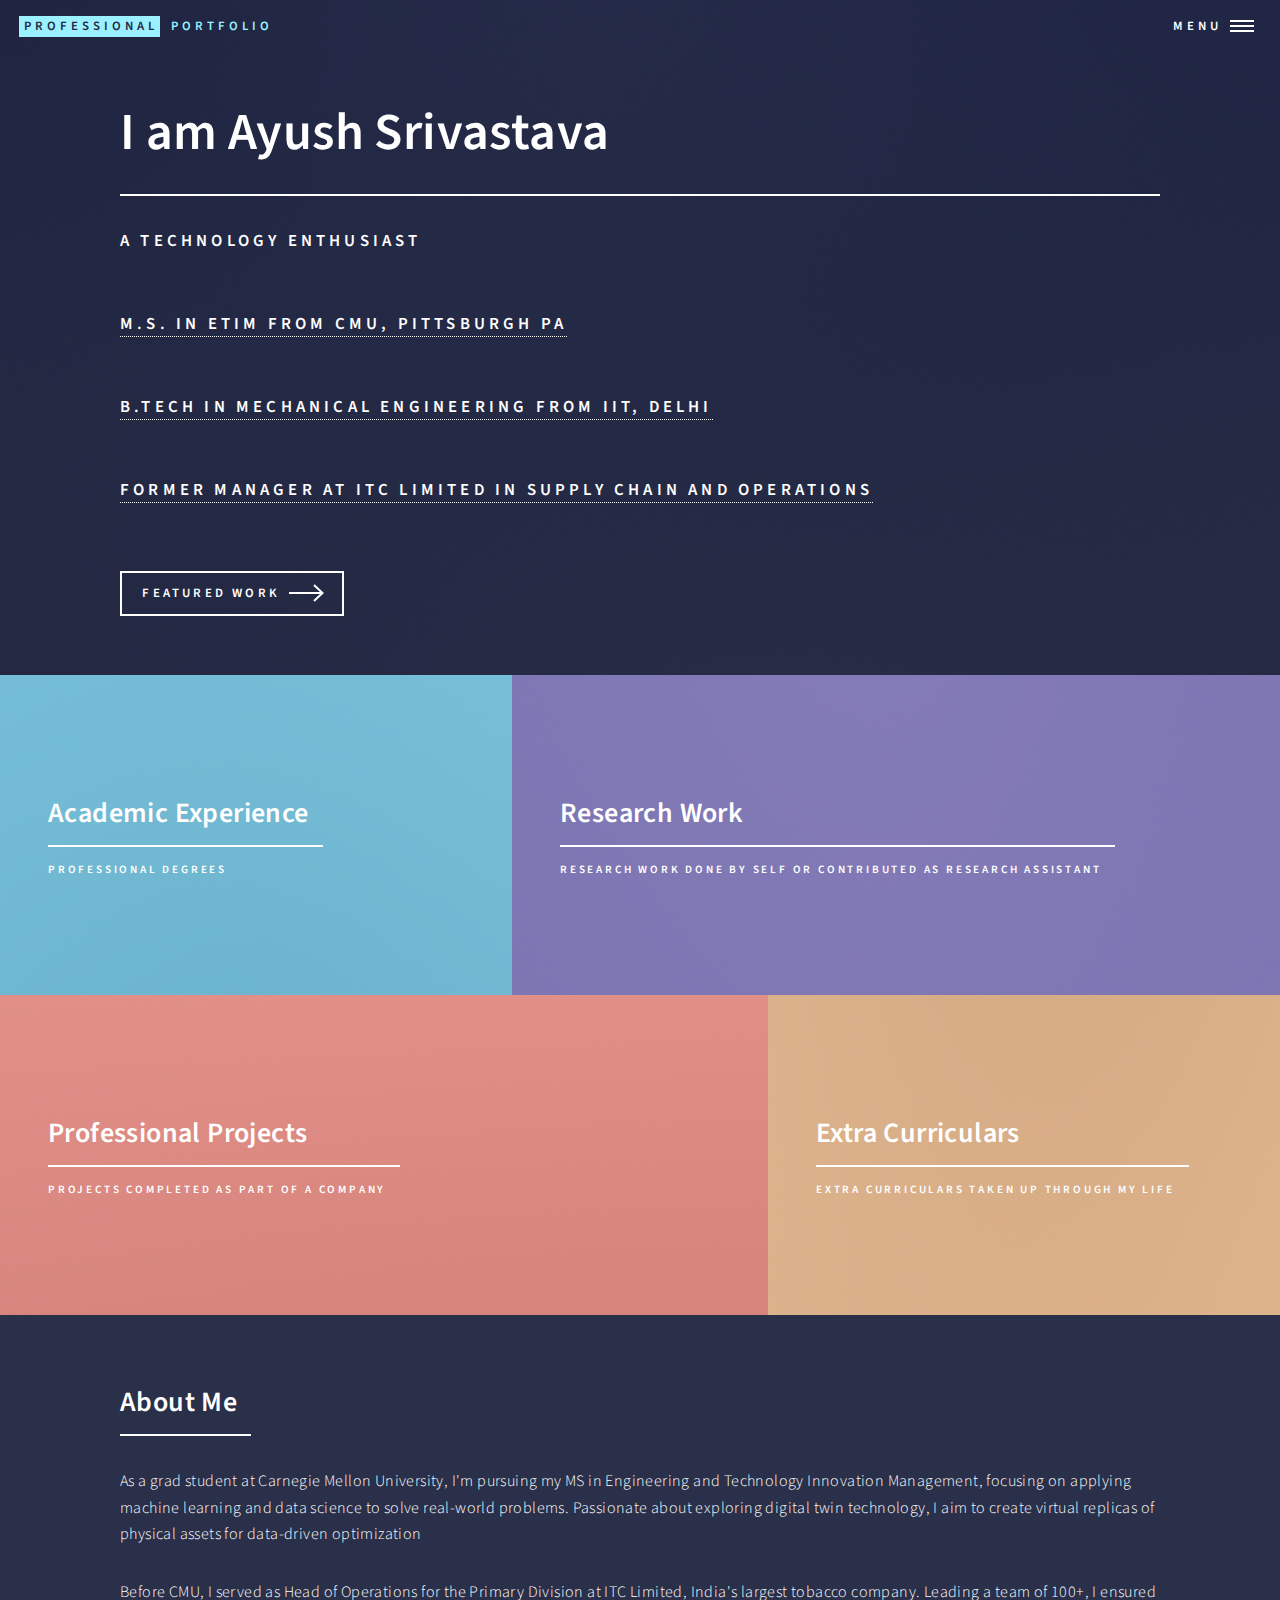
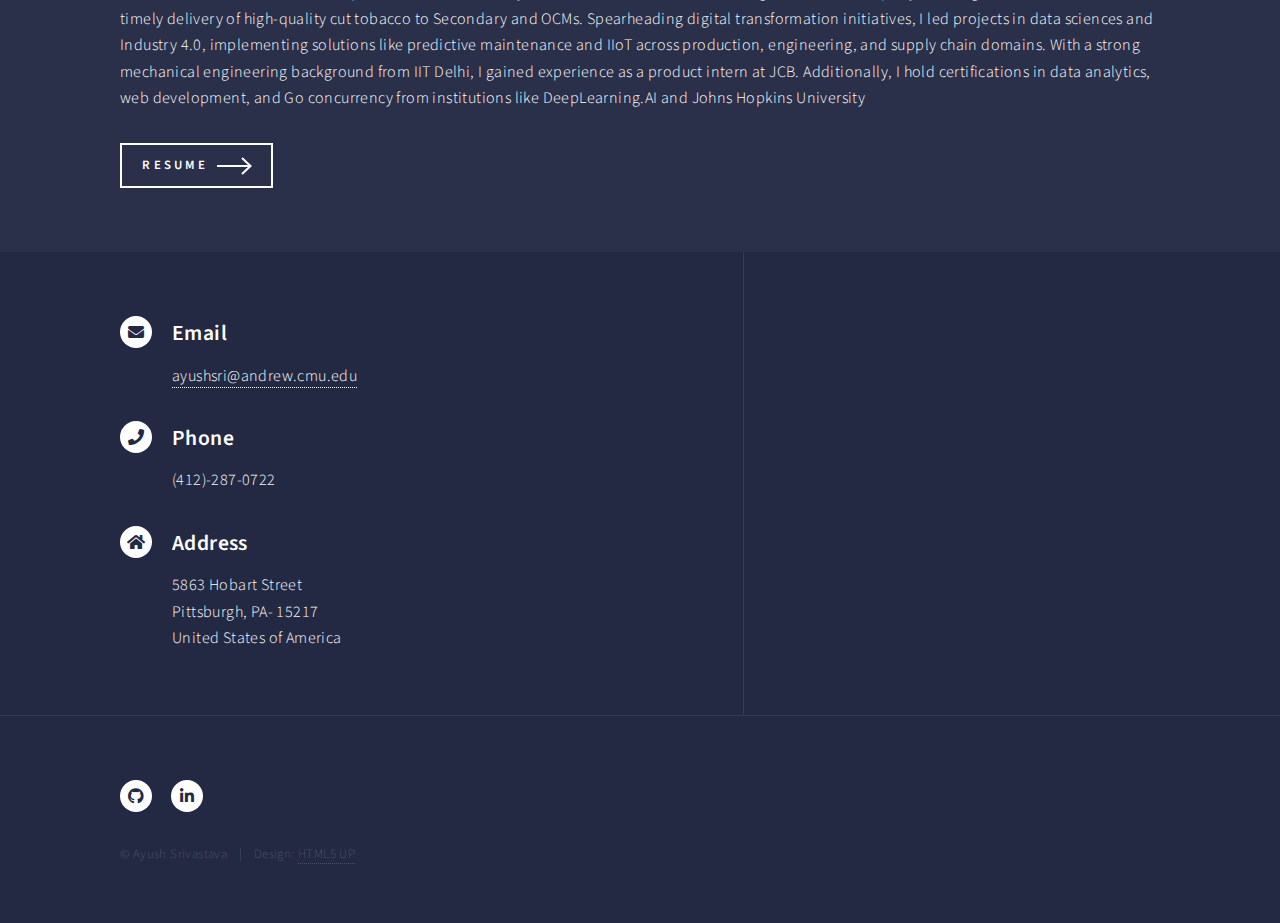
==== index.html @ 1a2c106d "Added index" ====
<!DOCTYPE HTML>
<!--
	Forty by HTML5 UP
	html5up.net | @ajlkn
	Free for personal and commercial use under the CCA 3.0 license (html5up.net/license)
-->
<html>
	<head>
		<title>Ayush Portfolio</title>
		<meta charset="utf-8" />
		<meta name="viewport" content="width=device-width, initial-scale=1, user-scalable=no" />
		<link rel="stylesheet" href="assets/css/main.css" />
		<noscript><link rel="stylesheet" href="assets/css/noscript.css" /></noscript>
	</head>
	<body class="is-preload">

		<!-- Wrapper -->
			<div id="wrapper">

				<!-- Header -->
					<header id="header" class="alt">
						<a href="index.html" class="logo"><strong>Professional</strong> <span>Portfolio</span></a>
						<nav>
							<a href="#menu">Menu</a>
						</nav>
					</header>

				<!-- Menu -->
					<nav id="menu">
						<ul class="links">
							<li><a href="index.html">Home</a></li>
							<li><a href="professional.html">Professional Projects</a></li>
							<li><a href="research.html">Research Work</a></li>
							<li><a href="academic.html">Academic Projects</a></li>
							<li><a href="eca.html">Extra Curricular Interests</a></li>
						</ul>
						<!--
						<ul class="actions stacked">
							<li><a href="#" class="button primary fit">Get Started</a></li>
							<li><a href="#" class="button fit">Log In</a></li>
						</ul>
						-->
					</nav>

				<!-- Banner -->
					<section id="banner" class="major">
						<div class="inner">
							<header class="major">
								<h1>I am Ayush Srivastava</h1>
							</header>
							<div class="content">
								<font size = "+2">
									<p>A Technology Enthusiast<br />
									<br><br />
									<a href="https://engineering-innovation-management.cmu.edu" target="_blank"> M.S. in ETIM from CMU, Pittsburgh PA</a> <br />
									<br><br />
									<a href="https://mech.iitd.ac.in" target="_blank">B.Tech in Mechanical Engineering from IIT, Delhi</a> <br />
									<br><br />
									<a href="https://www.itcportal.com" target="_blank">Former Manager at ITC Limited in Supply Chain and Operations</a></p>
								</font>
							
							</div>
							<ul class="actions">
								<li><a href="#one" class="button next scrolly">Featured Work</a></li>
							</ul>
						</div>
					</section>

				<!-- Main -->
					<div id="main">

						<!-- One -->
							<section id="one" class="tiles">
								<article>
									<span class="image">
										<img src="images/pic01.jpg" alt="" />
									</span>
									<header class="major">
										<h3><a href="academic.html" class="link">Academic Experience</a></h3>
										<p>Professional Degrees </p>
									</header>
								</article>
								<article>
									<span class="image">
										<img src="images/pic02.jpg" alt="" />
									</span>
									<header class="major">
										<h3><a href="research.html" class="link">Research Work</a></h3>
										<p>Research Work done by Self or contributed as Research Assistant</p>
									</header>
								</article>
								<article>
									<span class="image">
										<img src="images/pic03.jpg" alt="" />
									</span>
									<header class="major">
										<h3><a href="professional.html" class="link">Professional Projects</a></h3>
										<p>Projects completed as part of a company</p>
									</header>
								</article>
								<article>
									<span class="image">
										<img src="images/pic04.jpg" alt="" />
									</span>
									<header class="major">
										<h3><a href="eca.html" class="link">Extra Curriculars</a></h3>
										<p>Extra Curriculars taken up through my life</p>
									</header>
								</article>
								<!--<article>
									<span class="image">
										<img src="images/pic05.jpg" alt="" />
									</span>
									<header class="major">
										<h3><a href="landing.html" class="link">Consequat</a></h3>
										<p>Ipsum dolor sit amet</p>
									</header>
								</article>
								
								<article>
									<span class="image">
										<img src="images/pic06.jpg" alt="" />
									</span>
									<header class="major">
										<h3><a href="landing.html" class="link">Resume</a></h3>
										<p>View my One Page Resume</p>
									</header>
								</article>
							-->
							
							</section>

						<!-- Two -->
							<section id="two">
								<div class="inner">
									<header class="major">
										<h2>About Me</h2>
									</header>
									<p>As a grad student at Carnegie Mellon University, I'm pursuing my MS in Engineering and Technology Innovation Management, focusing on applying machine learning and data science to solve real-world problems. Passionate about exploring digital twin technology, I aim to create virtual replicas of physical assets for data-driven optimization</p>
									<p>Before CMU, I served as Head of Operations for the Primary Division at ITC Limited, India's largest tobacco company. Leading a team of 100+, I ensured timely delivery of high-quality cut tobacco to Secondary and OCMs. Spearheading digital transformation initiatives, I led projects in data sciences and Industry 4.0, implementing solutions like predictive maintenance and IIoT across production, engineering, and supply chain domains. With a strong mechanical engineering background from IIT Delhi, I gained experience as a product intern at JCB. Additionally, I hold certifications in data analytics, web development, and Go concurrency from institutions like DeepLearning.AI and Johns Hopkins University</p>
									<ul class="actions">
										<li><a href="landing.html" class="button next">Resume</a></li>
									</ul>
								</div>
							</section>

					</div>

				<!-- Contact -->
					<section id="contact">
						<div class="inner">
							<!--<section>
								<form method="post" action="#">
									<div class="fields">
										<div class="field half">
											<label for="name">Name</label>
											<input type="text" name="name" id="name" />
										</div>
										<div class="field half">
											<label for="email">Email</label>
											<input type="text" name="email" id="email" />
										</div>
										<div class="field">
											<label for="message">Message</label>
											<textarea name="message" id="message" rows="6"></textarea>
										</div>
									</div>
									<ul class="actions">
										<li><input type="submit" value="Send Message" class="primary" /></li>
										<li><input type="reset" value="Clear" /></li>
									</ul>
								</form>
							</section>
						-->
							<section class>
								<section>
									<div class="contact-method">
										<span class="icon solid alt fa-envelope"></span>
										<h3>Email</h3>
										<a href="#">ayushsri@andrew.cmu.edu</a>
									</div>
								</section>
								<section>
									<div class="contact-method">
										<span class="icon solid alt fa-phone"></span>
										<h3>Phone</h3>
										<span>(412)-287-0722</span>
									</div>
								</section>
								<section>
									<div class="contact-method">
										<span class="icon solid alt fa-home"></span>
										<h3>Address</h3>
										<span>5863 Hobart Street<br />
										Pittsburgh, PA- 15217<br />
										United States of America</span>
									</div>
								</section>
							</section>
						</div>
					</section>

				<!-- Footer -->
					<footer id="footer">
						<div class="inner">
							<ul class="icons">
								<li><a href="https://github.com/Ayush-Srillex" class="icon brands alt fa-github"><span class="label">GitHub</span></a></li>
								<li><a href="https://www.linkedin.com/in/ayushsri0610/" class="icon brands alt fa-linkedin-in"><span class="label">LinkedIn</span></a></li>
							</ul>
							<ul class="copyright">
								<li>&copy; Ayush Srivastava</li><li>Design: <a href="https://html5up.net">HTML5 UP</a></li>
							</ul>
						</div>
					</footer>

			</div>

		<!-- Scripts -->
			<script src="assets/js/jquery.min.js"></script>
			<script src="assets/js/jquery.scrolly.min.js"></script>
			<script src="assets/js/jquery.scrollex.min.js"></script>
			<script src="assets/js/browser.min.js"></script>
			<script src="assets/js/breakpoints.min.js"></script>
			<script src="assets/js/util.js"></script>
			<script src="assets/js/main.js"></script>

	</body>
</html>
---- assets/css/main.css ----
@import url(fontawesome-all.min.css);
@import url("https://fonts.googleapis.com/css?family=Source+Sans+Pro:300,300italic,600,600italic");

/*
	Forty by HTML5 UP
	html5up.net | @ajlkn
	Free for personal and commercial use under the CCA 3.0 license (html5up.net/license)
*/

html, body, div, span, applet, object,
iframe, h1, h2, h3, h4, h5, h6, p, blockquote,
pre, a, abbr, acronym, address, big, cite,
code, del, dfn, em, img, ins, kbd, q, s, samp,
small, strike, strong, sub, sup, tt, var, b,
u, i, center, dl, dt, dd, ol, ul, li, fieldset,
form, label, legend, table, caption, tbody,
tfoot, thead, tr, th, td, article, aside,
canvas, details, embed, figure, figcaption,
footer, header, hgroup, menu, nav, output, ruby,
section, summary, time, mark, audio, video {
	margin: 0;
	padding: 0;
	border: 0;
	font-size: 100%;
	font: inherit;
	vertical-align: baseline;}

article, aside, details, figcaption, figure,
footer, header, hgroup, menu, nav, section {
	display: block;}

body {
	line-height: 1;
}

ol, ul {
	list-style: none;
}

blockquote, q {
	quotes: none;
}

	blockquote:before, blockquote:after, q:before, q:after {
		content: '';
		content: none;
	}

table {
	border-collapse: collapse;
	border-spacing: 0;
}

body {
	-webkit-text-size-adjust: none;
}

mark {
	background-color: transparent;
	color: inherit;
}

input::-moz-focus-inner {
	border: 0;
	padding: 0;
}

input, select, textarea {
	-moz-appearance: none;
	-webkit-appearance: none;
	-ms-appearance: none;
	appearance: none;
}

/* Basic */

	@-ms-viewport {
		width: device-width;
	}

	body {
		-ms-overflow-style: scrollbar;
	}

	@media screen and (max-width: 480px) {

		html, body {
			min-width: 320px;
		}

	}

	html {
		box-sizing: border-box;
	}

	*, *:before, *:after {
		box-sizing: inherit;
	}

	body {
		background: #242943;
	}

		body.is-preload *, body.is-preload *:before, body.is-preload *:after {
			-moz-animation: none !important;
			-webkit-animation: none !important;
			-ms-animation: none !important;
			animation: none !important;
			-moz-transition: none !important;
			-webkit-transition: none !important;
			-ms-transition: none !important;
			transition: none !important;
		}

/* Type */

	body, input, select, textarea {
		color: #ffffff;
		font-family: "Source Sans Pro", Helvetica, sans-serif;
		font-size: 17pt;
		font-weight: 300;
		letter-spacing: 0.025em;
		line-height: 1.65;
	}

		@media screen and (max-width: 1680px) {

			body, input, select, textarea {
				font-size: 14pt;
			}

		}

		@media screen and (max-width: 1280px) {

			body, input, select, textarea {
				font-size: 12pt;
			}

		}

		@media screen and (max-width: 360px) {

			body, input, select, textarea {
				font-size: 11pt;
			}

		}

	a {
		-moz-transition: color 0.2s ease-in-out, border-bottom-color 0.2s ease-in-out;
		-webkit-transition: color 0.2s ease-in-out, border-bottom-color 0.2s ease-in-out;
		-ms-transition: color 0.2s ease-in-out, border-bottom-color 0.2s ease-in-out;
		transition: color 0.2s ease-in-out, border-bottom-color 0.2s ease-in-out;
		border-bottom: dotted 1px;
		color: inherit;
		text-decoration: none;
	}

		a:hover {
			border-bottom-color: transparent;
			color: #9bf1ff !important;
		}

		a:active {
			color: #53e3fb !important;
		}

	strong, b {
		color: #ffffff;
		font-weight: 600;
	}

	em, i {
		font-style: italic;
	}

	p {
		margin: 0 0 2em 0;
	}

	h1, h2, h3, h4, h5, h6 {
		color: #ffffff;
		font-weight: 600;
		line-height: 1.65;
		margin: 0 0 1em 0;
	}

		h1 a, h2 a, h3 a, h4 a, h5 a, h6 a {
			color: inherit;
			border-bottom: 0;
		}

	h1 {
		font-size: 2.5em;
	}

	h2 {
		font-size: 1.75em;
	}

	h3 {
		font-size: 1.35em;
	}

	h4 {
		font-size: 1.1em;
	}

	h5 {
		font-size: 0.9em;
	}

	h6 {
		font-size: 0.7em;
	}

	@media screen and (max-width: 736px) {

		h1 {
			font-size: 2em;
		}

		h2 {
			font-size: 1.5em;
		}

		h3 {
			font-size: 1.25em;
		}

	}

	sub {
		font-size: 0.8em;
		position: relative;
		top: 0.5em;
	}

	sup {
		font-size: 0.8em;
		position: relative;
		top: -0.5em;
	}

	blockquote {
		border-left: solid 4px rgba(212, 212, 255, 0.1);
		font-style: italic;
		margin: 0 0 2em 0;
		padding: 0.5em 0 0.5em 2em;
	}

	code {
		background: rgba(212, 212, 255, 0.035);
		font-family: "Courier New", monospace;
		font-size: 0.9em;
		margin: 0 0.25em;
		padding: 0.25em 0.65em;
	}

	pre {
		-webkit-overflow-scrolling: touch;
		font-family: "Courier New", monospace;
		font-size: 0.9em;
		margin: 0 0 2em 0;
	}

		pre code {
			display: block;
			line-height: 1.75;
			padding: 1em 1.5em;
			overflow-x: auto;
		}

	hr {
		border: 0;
		border-bottom: solid 1px rgba(212, 212, 255, 0.1);
		margin: 2em 0;
	}

		hr.major {
			margin: 3em 0;
		}

	.align-left {
		text-align: left;
	}

	.align-center {
		text-align: center;
	}

	.align-right {
		text-align: right;
	}

/* Row */

	.row {
		display: flex;
		flex-wrap: wrap;
		box-sizing: border-box;
		align-items: stretch;
	}

		.row > * {
			box-sizing: border-box;
		}

		.row.gtr-uniform > * > :last-child {
			margin-bottom: 0;
		}

		.row.aln-left {
			justify-content: flex-start;
		}

		.row.aln-center {
			justify-content: center;
		}

		.row.aln-right {
			justify-content: flex-end;
		}

		.row.aln-top {
			align-items: flex-start;
		}

		.row.aln-middle {
			align-items: center;
		}

		.row.aln-bottom {
			align-items: flex-end;
		}

		.row > .imp {
			order: -1;
		}

		.row > .col-1 {
			width: 8.33333%;
		}

		.row > .off-1 {
			margin-left: 8.33333%;
		}

		.row > .col-2 {
			width: 16.66667%;
		}

		.row > .off-2 {
			margin-left: 16.66667%;
		}

		.row > .col-3 {
			width: 25%;
		}

		.row > .off-3 {
			margin-left: 25%;
		}

		.row > .col-4 {
			width: 33.33333%;
		}

		.row > .off-4 {
			margin-left: 33.33333%;
		}

		.row > .col-5 {
			width: 41.66667%;
		}

		.row > .off-5 {
			margin-left: 41.66667%;
		}

		.row > .col-6 {
			width: 50%;
		}

		.row > .off-6 {
			margin-left: 50%;
		}

		.row > .col-7 {
			width: 58.33333%;
		}

		.row > .off-7 {
			margin-left: 58.33333%;
		}

		.row > .col-8 {
			width: 66.66667%;
		}

		.row > .off-8 {
			margin-left: 66.66667%;
		}

		.row > .col-9 {
			width: 75%;
		}

		.row > .off-9 {
			margin-left: 75%;
		}

		.row > .col-10 {
			width: 83.33333%;
		}

		.row > .off-10 {
			margin-left: 83.33333%;
		}

		.row > .col-11 {
			width: 91.66667%;
		}

		.row > .off-11 {
			margin-left: 91.66667%;
		}

		.row > .col-12 {
			width: 100%;
		}

		.row > .off-12 {
			margin-left: 100%;
		}

		.row.gtr-0 {
			margin-top: 0;
			margin-left: 0em;
		}

			.row.gtr-0 > * {
				padding: 0 0 0 0em;
			}

			.row.gtr-0.gtr-uniform {
				margin-top: 0em;
			}

				.row.gtr-0.gtr-uniform > * {
					padding-top: 0em;
				}

		.row.gtr-25 {
			margin-top: 0;
			margin-left: -0.5em;
		}

			.row.gtr-25 > * {
				padding: 0 0 0 0.5em;
			}

			.row.gtr-25.gtr-uniform {
				margin-top: -0.5em;
			}

				.row.gtr-25.gtr-uniform > * {
					padding-top: 0.5em;
				}

		.row.gtr-50 {
			margin-top: 0;
			margin-left: -1em;
		}

			.row.gtr-50 > * {
				padding: 0 0 0 1em;
			}

			.row.gtr-50.gtr-uniform {
				margin-top: -1em;
			}

				.row.gtr-50.gtr-uniform > * {
					padding-top: 1em;
				}

		.row {
			margin-top: 0;
			margin-left: -2em;
		}

			.row > * {
				padding: 0 0 0 2em;
			}

			.row.gtr-uniform {
				margin-top: -2em;
			}

				.row.gtr-uniform > * {
					padding-top: 2em;
				}

		.row.gtr-150 {
			margin-top: 0;
			margin-left: -3em;
		}

			.row.gtr-150 > * {
				padding: 0 0 0 3em;
			}

			.row.gtr-150.gtr-uniform {
				margin-top: -3em;
			}

				.row.gtr-150.gtr-uniform > * {
					padding-top: 3em;
				}

		.row.gtr-200 {
			margin-top: 0;
			margin-left: -4em;
		}

			.row.gtr-200 > * {
				padding: 0 0 0 4em;
			}

			.row.gtr-200.gtr-uniform {
				margin-top: -4em;
			}

				.row.gtr-200.gtr-uniform > * {
					padding-top: 4em;
				}

		@media screen and (max-width: 1680px) {

			.row {
				display: flex;
				flex-wrap: wrap;
				box-sizing: border-box;
				align-items: stretch;
			}

				.row > * {
					box-sizing: border-box;
				}

				.row.gtr-uniform > * > :last-child {
					margin-bottom: 0;
				}

				.row.aln-left {
					justify-content: flex-start;
				}

				.row.aln-center {
					justify-content: center;
				}

				.row.aln-right {
					justify-content: flex-end;
				}

				.row.aln-top {
					align-items: flex-start;
				}

				.row.aln-middle {
					align-items: center;
				}

				.row.aln-bottom {
					align-items: flex-end;
				}

				.row > .imp-xlarge {
					order: -1;
				}

				.row > .col-1-xlarge {
					width: 8.33333%;
				}

				.row > .off-1-xlarge {
					margin-left: 8.33333%;
				}

				.row > .col-2-xlarge {
					width: 16.66667%;
				}

				.row > .off-2-xlarge {
					margin-left: 16.66667%;
				}

				.row > .col-3-xlarge {
					width: 25%;
				}

				.row > .off-3-xlarge {
					margin-left: 25%;
				}

				.row > .col-4-xlarge {
					width: 33.33333%;
				}

				.row > .off-4-xlarge {
					margin-left: 33.33333%;
				}

				.row > .col-5-xlarge {
					width: 41.66667%;
				}

				.row > .off-5-xlarge {
					margin-left: 41.66667%;
				}

				.row > .col-6-xlarge {
					width: 50%;
				}

				.row > .off-6-xlarge {
					margin-left: 50%;
				}

				.row > .col-7-xlarge {
					width: 58.33333%;
				}

				.row > .off-7-xlarge {
					margin-left: 58.33333%;
				}

				.row > .col-8-xlarge {
					width: 66.66667%;
				}

				.row > .off-8-xlarge {
					margin-left: 66.66667%;
				}

				.row > .col-9-xlarge {
					width: 75%;
				}

				.row > .off-9-xlarge {
					margin-left: 75%;
				}

				.row > .col-10-xlarge {
					width: 83.33333%;
				}

				.row > .off-10-xlarge {
					margin-left: 83.33333%;
				}

				.row > .col-11-xlarge {
					width: 91.66667%;
				}

				.row > .off-11-xlarge {
					margin-left: 91.66667%;
				}

				.row > .col-12-xlarge {
					width: 100%;
				}

				.row > .off-12-xlarge {
					margin-left: 100%;
				}

				.row.gtr-0 {
					margin-top: 0;
					margin-left: 0em;
				}

					.row.gtr-0 > * {
						padding: 0 0 0 0em;
					}

					.row.gtr-0.gtr-uniform {
						margin-top: 0em;
					}

						.row.gtr-0.gtr-uniform > * {
							padding-top: 0em;
						}

				.row.gtr-25 {
					margin-top: 0;
					margin-left: -0.5em;
				}

					.row.gtr-25 > * {
						padding: 0 0 0 0.5em;
					}

					.row.gtr-25.gtr-uniform {
						margin-top: -0.5em;
					}

						.row.gtr-25.gtr-uniform > * {
							padding-top: 0.5em;
						}

				.row.gtr-50 {
					margin-top: 0;
					margin-left: -1em;
				}

					.row.gtr-50 > * {
						padding: 0 0 0 1em;
					}

					.row.gtr-50.gtr-uniform {
						margin-top: -1em;
					}

						.row.gtr-50.gtr-uniform > * {
							padding-top: 1em;
						}

				.row {
					margin-top: 0;
					margin-left: -2em;
				}

					.row > * {
						padding: 0 0 0 2em;
					}

					.row.gtr-uniform {
						margin-top: -2em;
					}

						.row.gtr-uniform > * {
							padding-top: 2em;
						}

				.row.gtr-150 {
					margin-top: 0;
					margin-left: -3em;
				}

					.row.gtr-150 > * {
						padding: 0 0 0 3em;
					}

					.row.gtr-150.gtr-uniform {
						margin-top: -3em;
					}

						.row.gtr-150.gtr-uniform > * {
							padding-top: 3em;
						}

				.row.gtr-200 {
					margin-top: 0;
					margin-left: -4em;
				}

					.row.gtr-200 > * {
						padding: 0 0 0 4em;
					}

					.row.gtr-200.gtr-uniform {
						margin-top: -4em;
					}

						.row.gtr-200.gtr-uniform > * {
							padding-top: 4em;
						}

		}

		@media screen and (max-width: 1280px) {

			.row {
				display: flex;
				flex-wrap: wrap;
				box-sizing: border-box;
				align-items: stretch;
			}

				.row > * {
					box-sizing: border-box;
				}

				.row.gtr-uniform > * > :last-child {
					margin-bottom: 0;
				}

				.row.aln-left {
					justify-content: flex-start;
				}

				.row.aln-center {
					justify-content: center;
				}

				.row.aln-right {
					justify-content: flex-end;
				}

				.row.aln-top {
					align-items: flex-start;
				}

				.row.aln-middle {
					align-items: center;
				}

				.row.aln-bottom {
					align-items: flex-end;
				}

				.row > .imp-large {
					order: -1;
				}

				.row > .col-1-large {
					width: 8.33333%;
				}

				.row > .off-1-large {
					margin-left: 8.33333%;
				}

				.row > .col-2-large {
					width: 16.66667%;
				}

				.row > .off-2-large {
					margin-left: 16.66667%;
				}

				.row > .col-3-large {
					width: 25%;
				}

				.row > .off-3-large {
					margin-left: 25%;
				}

				.row > .col-4-large {
					width: 33.33333%;
				}

				.row > .off-4-large {
					margin-left: 33.33333%;
				}

				.row > .col-5-large {
					width: 41.66667%;
				}

				.row > .off-5-large {
					margin-left: 41.66667%;
				}

				.row > .col-6-large {
					width: 50%;
				}

				.row > .off-6-large {
					margin-left: 50%;
				}

				.row > .col-7-large {
					width: 58.33333%;
				}

				.row > .off-7-large {
					margin-left: 58.33333%;
				}

				.row > .col-8-large {
					width: 66.66667%;
				}

				.row > .off-8-large {
					margin-left: 66.66667%;
				}

				.row > .col-9-large {
					width: 75%;
				}

				.row > .off-9-large {
					margin-left: 75%;
				}

				.row > .col-10-large {
					width: 83.33333%;
				}

				.row > .off-10-large {
					margin-left: 83.33333%;
				}

				.row > .col-11-large {
					width: 91.66667%;
				}

				.row > .off-11-large {
					margin-left: 91.66667%;
				}

				.row > .col-12-large {
					width: 100%;
				}

				.row > .off-12-large {
					margin-left: 100%;
				}

				.row.gtr-0 {
					margin-top: 0;
					margin-left: 0em;
				}

					.row.gtr-0 > * {
						padding: 0 0 0 0em;
					}

					.row.gtr-0.gtr-uniform {
						margin-top: 0em;
					}

						.row.gtr-0.gtr-uniform > * {
							padding-top: 0em;
						}

				.row.gtr-25 {
					margin-top: 0;
					margin-left: -0.375em;
				}

					.row.gtr-25 > * {
						padding: 0 0 0 0.375em;
					}

					.row.gtr-25.gtr-uniform {
						margin-top: -0.375em;
					}

						.row.gtr-25.gtr-uniform > * {
							padding-top: 0.375em;
						}

				.row.gtr-50 {
					margin-top: 0;
					margin-left: -0.75em;
				}

					.row.gtr-50 > * {
						padding: 0 0 0 0.75em;
					}

					.row.gtr-50.gtr-uniform {
						margin-top: -0.75em;
					}

						.row.gtr-50.gtr-uniform > * {
							padding-top: 0.75em;
						}

				.row {
					margin-top: 0;
					margin-left: -1.5em;
				}

					.row > * {
						padding: 0 0 0 1.5em;
					}

					.row.gtr-uniform {
						margin-top: -1.5em;
					}

						.row.gtr-uniform > * {
							padding-top: 1.5em;
						}

				.row.gtr-150 {
					margin-top: 0;
					margin-left: -2.25em;
				}

					.row.gtr-150 > * {
						padding: 0 0 0 2.25em;
					}

					.row.gtr-150.gtr-uniform {
						margin-top: -2.25em;
					}

						.row.gtr-150.gtr-uniform > * {
							padding-top: 2.25em;
						}

				.row.gtr-200 {
					margin-top: 0;
					margin-left: -3em;
				}

					.row.gtr-200 > * {
						padding: 0 0 0 3em;
					}

					.row.gtr-200.gtr-uniform {
						margin-top: -3em;
					}

						.row.gtr-200.gtr-uniform > * {
							padding-top: 3em;
						}

		}

		@media screen and (max-width: 980px) {

			.row {
				display: flex;
				flex-wrap: wrap;
				box-sizing: border-box;
				align-items: stretch;
			}

				.row > * {
					box-sizing: border-box;
				}

				.row.gtr-uniform > * > :last-child {
					margin-bottom: 0;
				}

				.row.aln-left {
					justify-content: flex-start;
				}

				.row.aln-center {
					justify-content: center;
				}

				.row.aln-right {
					justify-content: flex-end;
				}

				.row.aln-top {
					align-items: flex-start;
				}

				.row.aln-middle {
					align-items: center;
				}

				.row.aln-bottom {
					align-items: flex-end;
				}

				.row > .imp-medium {
					order: -1;
				}

				.row > .col-1-medium {
					width: 8.33333%;
				}

				.row > .off-1-medium {
					margin-left: 8.33333%;
				}

				.row > .col-2-medium {
					width: 16.66667%;
				}

				.row > .off-2-medium {
					margin-left: 16.66667%;
				}

				.row > .col-3-medium {
					width: 25%;
				}

				.row > .off-3-medium {
					margin-left: 25%;
				}

				.row > .col-4-medium {
					width: 33.33333%;
				}

				.row > .off-4-medium {
					margin-left: 33.33333%;
				}

				.row > .col-5-medium {
					width: 41.66667%;
				}

				.row > .off-5-medium {
					margin-left: 41.66667%;
				}

				.row > .col-6-medium {
					width: 50%;
				}

				.row > .off-6-medium {
					margin-left: 50%;
				}

				.row > .col-7-medium {
					width: 58.33333%;
				}

				.row > .off-7-medium {
					margin-left: 58.33333%;
				}

				.row > .col-8-medium {
					width: 66.66667%;
				}

				.row > .off-8-medium {
					margin-left: 66.66667%;
				}

				.row > .col-9-medium {
					width: 75%;
				}

				.row > .off-9-medium {
					margin-left: 75%;
				}

				.row > .col-10-medium {
					width: 83.33333%;
				}

				.row > .off-10-medium {
					margin-left: 83.33333%;
				}

				.row > .col-11-medium {
					width: 91.66667%;
				}

				.row > .off-11-medium {
					margin-left: 91.66667%;
				}

				.row > .col-12-medium {
					width: 100%;
				}

				.row > .off-12-medium {
					margin-left: 100%;
				}

				.row.gtr-0 {
					margin-top: 0;
					margin-left: 0em;
				}

					.row.gtr-0 > * {
						padding: 0 0 0 0em;
					}

					.row.gtr-0.gtr-uniform {
						margin-top: 0em;
					}

						.row.gtr-0.gtr-uniform > * {
							padding-top: 0em;
						}

				.row.gtr-25 {
					margin-top: 0;
					margin-left: -0.375em;
				}

					.row.gtr-25 > * {
						padding: 0 0 0 0.375em;
					}

					.row.gtr-25.gtr-uniform {
						margin-top: -0.375em;
					}

						.row.gtr-25.gtr-uniform > * {
							padding-top: 0.375em;
						}

				.row.gtr-50 {
					margin-top: 0;
					margin-left: -0.75em;
				}

					.row.gtr-50 > * {
						padding: 0 0 0 0.75em;
					}

					.row.gtr-50.gtr-uniform {
						margin-top: -0.75em;
					}

						.row.gtr-50.gtr-uniform > * {
							padding-top: 0.75em;
						}

				.row {
					margin-top: 0;
					margin-left: -1.5em;
				}

					.row > * {
						padding: 0 0 0 1.5em;
					}

					.row.gtr-uniform {
						margin-top: -1.5em;
					}

						.row.gtr-uniform > * {
							padding-top: 1.5em;
						}

				.row.gtr-150 {
					margin-top: 0;
					margin-left: -2.25em;
				}

					.row.gtr-150 > * {
						padding: 0 0 0 2.25em;
					}

					.row.gtr-150.gtr-uniform {
						margin-top: -2.25em;
					}

						.row.gtr-150.gtr-uniform > * {
							padding-top: 2.25em;
						}

				.row.gtr-200 {
					margin-top: 0;
					margin-left: -3em;
				}

					.row.gtr-200 > * {
						padding: 0 0 0 3em;
					}

					.row.gtr-200.gtr-uniform {
						margin-top: -3em;
					}

						.row.gtr-200.gtr-uniform > * {
							padding-top: 3em;
						}

		}

		@media screen and (max-width: 736px) {

			.row {
				display: flex;
				flex-wrap: wrap;
				box-sizing: border-box;
				align-items: stretch;
			}

				.row > * {
					box-sizing: border-box;
				}

				.row.gtr-uniform > * > :last-child {
					margin-bottom: 0;
				}

				.row.aln-left {
					justify-content: flex-start;
				}

				.row.aln-center {
					justify-content: center;
				}

				.row.aln-right {
					justify-content: flex-end;
				}

				.row.aln-top {
					align-items: flex-start;
				}

				.row.aln-middle {
					align-items: center;
				}

				.row.aln-bottom {
					align-items: flex-end;
				}

				.row > .imp-small {
					order: -1;
				}

				.row > .col-1-small {
					width: 8.33333%;
				}

				.row > .off-1-small {
					margin-left: 8.33333%;
				}

				.row > .col-2-small {
					width: 16.66667%;
				}

				.row > .off-2-small {
					margin-left: 16.66667%;
				}

				.row > .col-3-small {
					width: 25%;
				}

				.row > .off-3-small {
					margin-left: 25%;
				}

				.row > .col-4-small {
					width: 33.33333%;
				}

				.row > .off-4-small {
					margin-left: 33.33333%;
				}

				.row > .col-5-small {
					width: 41.66667%;
				}

				.row > .off-5-small {
					margin-left: 41.66667%;
				}

				.row > .col-6-small {
					width: 50%;
				}

				.row > .off-6-small {
					margin-left: 50%;
				}

				.row > .col-7-small {
					width: 58.33333%;
				}

				.row > .off-7-small {
					margin-left: 58.33333%;
				}

				.row > .col-8-small {
					width: 66.66667%;
				}

				.row > .off-8-small {
					margin-left: 66.66667%;
				}

				.row > .col-9-small {
					width: 75%;
				}

				.row > .off-9-small {
					margin-left: 75%;
				}

				.row > .col-10-small {
					width: 83.33333%;
				}

				.row > .off-10-small {
					margin-left: 83.33333%;
				}

				.row > .col-11-small {
					width: 91.66667%;
				}

				.row > .off-11-small {
					margin-left: 91.66667%;
				}

				.row > .col-12-small {
					width: 100%;
				}

				.row > .off-12-small {
					margin-left: 100%;
				}

				.row.gtr-0 {
					margin-top: 0;
					margin-left: 0em;
				}

					.row.gtr-0 > * {
						padding: 0 0 0 0em;
					}

					.row.gtr-0.gtr-uniform {
						margin-top: 0em;
					}

						.row.gtr-0.gtr-uniform > * {
							padding-top: 0em;
						}

				.row.gtr-25 {
					margin-top: 0;
					margin-left: -0.3125em;
				}

					.row.gtr-25 > * {
						padding: 0 0 0 0.3125em;
					}

					.row.gtr-25.gtr-uniform {
						margin-top: -0.3125em;
					}

						.row.gtr-25.gtr-uniform > * {
							padding-top: 0.3125em;
						}

				.row.gtr-50 {
					margin-top: 0;
					margin-left: -0.625em;
				}

					.row.gtr-50 > * {
						padding: 0 0 0 0.625em;
					}

					.row.gtr-50.gtr-uniform {
						margin-top: -0.625em;
					}

						.row.gtr-50.gtr-uniform > * {
							padding-top: 0.625em;
						}

				.row {
					margin-top: 0;
					margin-left: -1.25em;
				}

					.row > * {
						padding: 0 0 0 1.25em;
					}

					.row.gtr-uniform {
						margin-top: -1.25em;
					}

						.row.gtr-uniform > * {
							padding-top: 1.25em;
						}

				.row.gtr-150 {
					margin-top: 0;
					margin-left: -1.875em;
				}

					.row.gtr-150 > * {
						padding: 0 0 0 1.875em;
					}

					.row.gtr-150.gtr-uniform {
						margin-top: -1.875em;
					}

						.row.gtr-150.gtr-uniform > * {
							padding-top: 1.875em;
						}

				.row.gtr-200 {
					margin-top: 0;
					margin-left: -2.5em;
				}

					.row.gtr-200 > * {
						padding: 0 0 0 2.5em;
					}

					.row.gtr-200.gtr-uniform {
						margin-top: -2.5em;
					}

						.row.gtr-200.gtr-uniform > * {
							padding-top: 2.5em;
						}

		}

		@media screen and (max-width: 480px) {

			.row {
				display: flex;
				flex-wrap: wrap;
				box-sizing: border-box;
				align-items: stretch;
			}

				.row > * {
					box-sizing: border-box;
				}

				.row.gtr-uniform > * > :last-child {
					margin-bottom: 0;
				}

				.row.aln-left {
					justify-content: flex-start;
				}

				.row.aln-center {
					justify-content: center;
				}

				.row.aln-right {
					justify-content: flex-end;
				}

				.row.aln-top {
					align-items: flex-start;
				}

				.row.aln-middle {
					align-items: center;
				}

				.row.aln-bottom {
					align-items: flex-end;
				}

				.row > .imp-xsmall {
					order: -1;
				}

				.row > .col-1-xsmall {
					width: 8.33333%;
				}

				.row > .off-1-xsmall {
					margin-left: 8.33333%;
				}

				.row > .col-2-xsmall {
					width: 16.66667%;
				}

				.row > .off-2-xsmall {
					margin-left: 16.66667%;
				}

				.row > .col-3-xsmall {
					width: 25%;
				}

				.row > .off-3-xsmall {
					margin-left: 25%;
				}

				.row > .col-4-xsmall {
					width: 33.33333%;
				}

				.row > .off-4-xsmall {
					margin-left: 33.33333%;
				}

				.row > .col-5-xsmall {
					width: 41.66667%;
				}

				.row > .off-5-xsmall {
					margin-left: 41.66667%;
				}

				.row > .col-6-xsmall {
					width: 50%;
				}

				.row > .off-6-xsmall {
					margin-left: 50%;
				}

				.row > .col-7-xsmall {
					width: 58.33333%;
				}

				.row > .off-7-xsmall {
					margin-left: 58.33333%;
				}

				.row > .col-8-xsmall {
					width: 66.66667%;
				}

				.row > .off-8-xsmall {
					margin-left: 66.66667%;
				}

				.row > .col-9-xsmall {
					width: 75%;
				}

				.row > .off-9-xsmall {
					margin-left: 75%;
				}

				.row > .col-10-xsmall {
					width: 83.33333%;
				}

				.row > .off-10-xsmall {
					margin-left: 83.33333%;
				}

				.row > .col-11-xsmall {
					width: 91.66667%;
				}

				.row > .off-11-xsmall {
					margin-left: 91.66667%;
				}

				.row > .col-12-xsmall {
					width: 100%;
				}

				.row > .off-12-xsmall {
					margin-left: 100%;
				}

				.row.gtr-0 {
					margin-top: 0;
					margin-left: 0em;
				}

					.row.gtr-0 > * {
						padding: 0 0 0 0em;
					}

					.row.gtr-0.gtr-uniform {
						margin-top: 0em;
					}

						.row.gtr-0.gtr-uniform > * {
							padding-top: 0em;
						}

				.row.gtr-25 {
					margin-top: 0;
					margin-left: -0.3125em;
				}

					.row.gtr-25 > * {
						padding: 0 0 0 0.3125em;
					}

					.row.gtr-25.gtr-uniform {
						margin-top: -0.3125em;
					}

						.row.gtr-25.gtr-uniform > * {
							padding-top: 0.3125em;
						}

				.row.gtr-50 {
					margin-top: 0;
					margin-left: -0.625em;
				}

					.row.gtr-50 > * {
						padding: 0 0 0 0.625em;
					}

					.row.gtr-50.gtr-uniform {
						margin-top: -0.625em;
					}

						.row.gtr-50.gtr-uniform > * {
							padding-top: 0.625em;
						}

				.row {
					margin-top: 0;
					margin-left: -1.25em;
				}

					.row > * {
						padding: 0 0 0 1.25em;
					}

					.row.gtr-uniform {
						margin-top: -1.25em;
					}

						.row.gtr-uniform > * {
							padding-top: 1.25em;
						}

				.row.gtr-150 {
					margin-top: 0;
					margin-left: -1.875em;
				}

					.row.gtr-150 > * {
						padding: 0 0 0 1.875em;
					}

					.row.gtr-150.gtr-uniform {
						margin-top: -1.875em;
					}

						.row.gtr-150.gtr-uniform > * {
							padding-top: 1.875em;
						}

				.row.gtr-200 {
					margin-top: 0;
					margin-left: -2.5em;
				}

					.row.gtr-200 > * {
						padding: 0 0 0 2.5em;
					}

					.row.gtr-200.gtr-uniform {
						margin-top: -2.5em;
					}

						.row.gtr-200.gtr-uniform > * {
							padding-top: 2.5em;
						}

		}

/* Section/Article */

	section.special, article.special {
		text-align: center;
	}

	header.major {
		width: -moz-max-content;
		width: -webkit-max-content;
		width: -ms-max-content;
		width: max-content;
		margin-bottom: 2em;
	}

		header.major > :first-child {
			margin-bottom: 0;
			width: calc(100% + 0.5em);
		}

			header.major > :first-child:after {
				content: '';
				background-color: #ffffff;
				display: block;
				height: 2px;
				margin: 0.325em 0 0.5em 0;
				width: 100%;
			}

		header.major > p {
			font-size: 0.7em;
			font-weight: 600;
			letter-spacing: 0.25em;
			margin-bottom: 0;
			text-transform: uppercase;
		}

		body.is-ie header.major > :first-child:after {
			max-width: 9em;
		}

		body.is-ie header.major > h1:after {
			max-width: 100% !important;
		}

	@media screen and (max-width: 736px) {

		header.major > p br {
			display: none;
		}

	}

/* Form */

	form {
		margin: 0 0 2em 0;
	}

		form > :last-child {
			margin-bottom: 0;
		}

		form > .fields {
			display: -moz-flex;
			display: -webkit-flex;
			display: -ms-flex;
			display: flex;
			-moz-flex-wrap: wrap;
			-webkit-flex-wrap: wrap;
			-ms-flex-wrap: wrap;
			flex-wrap: wrap;
			width: calc(100% + 3em);
			margin: -1.5em 0 2em -1.5em;
		}

			form > .fields > .field {
				-moz-flex-grow: 0;
				-webkit-flex-grow: 0;
				-ms-flex-grow: 0;
				flex-grow: 0;
				-moz-flex-shrink: 0;
				-webkit-flex-shrink: 0;
				-ms-flex-shrink: 0;
				flex-shrink: 0;
				padding: 1.5em 0 0 1.5em;
				width: calc(100% - 1.5em);
			}

				form > .fields > .field.half {
					width: calc(50% - 0.75em);
				}

				form > .fields > .field.third {
					width: calc(100%/3 - 0.5em);
				}

				form > .fields > .field.quarter {
					width: calc(25% - 0.375em);
				}

		@media screen and (max-width: 480px) {

			form > .fields {
				width: calc(100% + 3em);
				margin: -1.5em 0 2em -1.5em;
			}

				form > .fields > .field {
					padding: 1.5em 0 0 1.5em;
					width: calc(100% - 1.5em);
				}

					form > .fields > .field.half {
						width: calc(100% - 1.5em);
					}

					form > .fields > .field.third {
						width: calc(100% - 1.5em);
					}

					form > .fields > .field.quarter {
						width: calc(100% - 1.5em);
					}

		}

	label {
		color: #ffffff;
		display: block;
		font-size: 0.8em;
		font-weight: 600;
		letter-spacing: 0.25em;
		margin: 0 0 1em 0;
		text-transform: uppercase;
	}

	input[type="text"],
	input[type="password"],
	input[type="email"],
	input[type="tel"],
	input[type="search"],
	input[type="url"],
	select,
	textarea {
		-moz-appearance: none;
		-webkit-appearance: none;
		-ms-appearance: none;
		appearance: none;
		background: rgba(212, 212, 255, 0.035);
		border: none;
		border-radius: 0;
		color: inherit;
		display: block;
		outline: 0;
		padding: 0 1em;
		text-decoration: none;
		width: 100%;
	}

		input[type="text"]:invalid,
		input[type="password"]:invalid,
		input[type="email"]:invalid,
		input[type="tel"]:invalid,
		input[type="search"]:invalid,
		input[type="url"]:invalid,
		select:invalid,
		textarea:invalid {
			box-shadow: none;
		}

		input[type="text"]:focus,
		input[type="password"]:focus,
		input[type="email"]:focus,
		input[type="tel"]:focus,
		input[type="search"]:focus,
		input[type="url"]:focus,
		select:focus,
		textarea:focus {
			border-color: #9bf1ff;
			box-shadow: 0 0 0 2px #9bf1ff;
		}

	select {
		background-image: url("data:image/svg+xml;charset=utf8,%3Csvg xmlns='http://www.w3.org/2000/svg' width='40' height='40' preserveAspectRatio='none' viewBox='0 0 40 40'%3E%3Cpath d='M9.4,12.3l10.4,10.4l10.4-10.4c0.2-0.2,0.5-0.4,0.9-0.4c0.3,0,0.6,0.1,0.9,0.4l3.3,3.3c0.2,0.2,0.4,0.5,0.4,0.9 c0,0.4-0.1,0.6-0.4,0.9L20.7,31.9c-0.2,0.2-0.5,0.4-0.9,0.4c-0.3,0-0.6-0.1-0.9-0.4L4.3,17.3c-0.2-0.2-0.4-0.5-0.4-0.9 c0-0.4,0.1-0.6,0.4-0.9l3.3-3.3c0.2-0.2,0.5-0.4,0.9-0.4S9.1,12.1,9.4,12.3z' fill='rgba(212, 212, 255, 0.1)' /%3E%3C/svg%3E");
		background-size: 1.25rem;
		background-repeat: no-repeat;
		background-position: calc(100% - 1rem) center;
		height: 2.75em;
		padding-right: 2.75em;
		text-overflow: ellipsis;
	}

		select option {
			color: #ffffff;
			background: #242943;
		}

		select:focus::-ms-value {
			background-color: transparent;
		}

		select::-ms-expand {
			display: none;
		}

	input[type="text"],
	input[type="password"],
	input[type="email"],
	input[type="tel"],
	input[type="search"],
	input[type="url"],
	select {
		height: 2.75em;
	}

	textarea {
		padding: 0.75em 1em;
	}

	input[type="checkbox"],
	input[type="radio"] {
		-moz-appearance: none;
		-webkit-appearance: none;
		-ms-appearance: none;
		appearance: none;
		display: block;
		float: left;
		margin-right: -2em;
		opacity: 0;
		width: 1em;
		z-index: -1;
	}

		input[type="checkbox"] + label,
		input[type="radio"] + label {
			text-decoration: none;
			color: #ffffff;
			cursor: pointer;
			display: inline-block;
			font-weight: 300;
			padding-left: 2.65em;
			padding-right: 0.75em;
			position: relative;
		}

			input[type="checkbox"] + label:before,
			input[type="radio"] + label:before {
				-moz-osx-font-smoothing: grayscale;
				-webkit-font-smoothing: antialiased;
				display: inline-block;
				font-style: normal;
				font-variant: normal;
				text-rendering: auto;
				line-height: 1;
				text-transform: none !important;
				font-family: 'Font Awesome 5 Free';
				font-weight: 900;
			}

			input[type="checkbox"] + label:before,
			input[type="radio"] + label:before {
				background: rgba(212, 212, 255, 0.035);
				content: '';
				display: inline-block;
				font-size: 0.8em;
				height: 2.0625em;
				left: 0;
				letter-spacing: 0;
				line-height: 2.0625em;
				position: absolute;
				text-align: center;
				top: 0;
				width: 2.0625em;
			}

		input[type="checkbox"]:checked + label:before,
		input[type="radio"]:checked + label:before {
			background: #ffffff;
			border-color: #9bf1ff;
			content: '\f00c';
			color: #242943;
		}

		input[type="checkbox"]:focus + label:before,
		input[type="radio"]:focus + label:before {
			box-shadow: 0 0 0 2px #9bf1ff;
		}

	input[type="radio"] + label:before {
		border-radius: 100%;
	}

	::-webkit-input-placeholder {
		color: rgba(244, 244, 255, 0.2) !important;
		opacity: 1.0;
	}

	:-moz-placeholder {
		color: rgba(244, 244, 255, 0.2) !important;
		opacity: 1.0;
	}

	::-moz-placeholder {
		color: rgba(244, 244, 255, 0.2) !important;
		opacity: 1.0;
	}

	:-ms-input-placeholder {
		color: rgba(244, 244, 255, 0.2) !important;
		opacity: 1.0;
	}

/* Box */

	.box {
		border: solid 1px rgba(212, 212, 255, 0.1);
		margin-bottom: 2em;
		padding: 1.5em;
	}

		.box > :last-child,
		.box > :last-child > :last-child,
		.box > :last-child > :last-child > :last-child {
			margin-bottom: 0;
		}

		.box.alt {
			border: 0;
			border-radius: 0;
			padding: 0;
		}

/* Icon */

	.icon {
		text-decoration: none;
		border-bottom: none;
		position: relative;
	}

		.icon:before {
			-moz-osx-font-smoothing: grayscale;
			-webkit-font-smoothing: antialiased;
			display: inline-block;
			font-style: normal;
			font-variant: normal;
			text-rendering: auto;
			line-height: 1;
			text-transform: none !important;
			font-family: 'Font Awesome 5 Free';
			font-weight: 400;
		}

		.icon > .label {
			display: none;
		}

		.icon:before {
			line-height: inherit;
		}

		.icon.solid:before {
			font-weight: 900;
		}

		.icon.brands:before {
			font-family: 'Font Awesome 5 Brands';
		}

		.icon.alt:before {
			background-color: #ffffff;
			border-radius: 100%;
			color: #242943;
			display: inline-block;
			height: 2em;
			line-height: 2em;
			text-align: center;
			width: 2em;
		}

	a.icon.alt:before {
		-moz-transition: background-color 0.2s ease-in-out;
		-webkit-transition: background-color 0.2s ease-in-out;
		-ms-transition: background-color 0.2s ease-in-out;
		transition: background-color 0.2s ease-in-out;
	}

	a.icon.alt:hover:before {
		background-color: #6fc3df;
	}

	a.icon.alt:active:before {
		background-color: #37a6cb;
	}

/* Image */

	.image {
		border: 0;
		display: inline-block;
		position: relative;
	}

		.image img {
			display: block;
		}

		.image.left, .image.right {
			max-width: 30%;
		}

			.image.left img, .image.right img {
				width: 100%;
			}

		.image.left {
			float: left;
			margin: 0 1.5em 1.25em 0;
			top: 0.25em;
		}

		.image.right {
			float: right;
			margin: 0 0 1.25em 1.5em;
			top: 0.25em;
		}

		.image.fit {
			display: block;
			margin: 0 0 2em 0;
			width: 100%;
		}

			.image.fit img {
				width: 100%;
			}

		.image.main {
			display: block;
			margin: 2.5em 0;
			width: 100%;
		}

			.image.main img {
				width: 100%;
			}

			@media screen and (max-width: 736px) {

				.image.main {
					margin: 1.5em 0;
				}

			}

/* List */

	ol {
		list-style: decimal;
		margin: 0 0 2em 0;
		padding-left: 1.25em;
	}

		ol li {
			padding-left: 0.25em;
		}

	ul {
		list-style: disc;
		margin: 0 0 2em 0;
		padding-left: 1em;
	}

		ul li {
			padding-left: 0.5em;
		}

		ul.alt {
			list-style: none;
			padding-left: 0;
		}

			ul.alt li {
				border-top: solid 1px rgba(212, 212, 255, 0.1);
				padding: 0.5em 0;
			}

				ul.alt li:first-child {
					border-top: 0;
					padding-top: 0;
				}

	dl {
		margin: 0 0 2em 0;
	}

		dl dt {
			display: block;
			font-weight: 600;
			margin: 0 0 1em 0;
		}

		dl dd {
			margin-left: 2em;
		}

/* Actions */

	ul.actions {
		display: -moz-flex;
		display: -webkit-flex;
		display: -ms-flex;
		display: flex;
		cursor: default;
		list-style: none;
		margin-left: -1em;
		padding-left: 0;
	}

		ul.actions li {
			padding: 0 0 0 1em;
			vertical-align: middle;
		}

		ul.actions.special {
			-moz-justify-content: center;
			-webkit-justify-content: center;
			-ms-justify-content: center;
			justify-content: center;
			width: 100%;
			margin-left: 0;
		}

			ul.actions.special li:first-child {
				padding-left: 0;
			}

		ul.actions.stacked {
			-moz-flex-direction: column;
			-webkit-flex-direction: column;
			-ms-flex-direction: column;
			flex-direction: column;
			margin-left: 0;
		}

			ul.actions.stacked li {
				padding: 1.3em 0 0 0;
			}

				ul.actions.stacked li:first-child {
					padding-top: 0;
				}

		ul.actions.fit {
			width: calc(100% + 1em);
		}

			ul.actions.fit li {
				-moz-flex-grow: 1;
				-webkit-flex-grow: 1;
				-ms-flex-grow: 1;
				flex-grow: 1;
				-moz-flex-shrink: 1;
				-webkit-flex-shrink: 1;
				-ms-flex-shrink: 1;
				flex-shrink: 1;
				width: 100%;
			}

				ul.actions.fit li > * {
					width: 100%;
				}

			ul.actions.fit.stacked {
				width: 100%;
			}

/* Icons */

	ul.icons {
		cursor: default;
		list-style: none;
		padding-left: 0;
	}

		ul.icons li {
			display: inline-block;
			padding: 0 1em 0 0;
		}

			ul.icons li:last-child {
				padding-right: 0;
			}

		@media screen and (max-width: 736px) {

			ul.icons li {
				padding: 0 0.75em 0 0;
			}

		}

/* Pagination */

	ul.pagination {
		cursor: default;
		list-style: none;
		padding-left: 0;
	}

		ul.pagination li {
			display: inline-block;
			padding-left: 0;
			vertical-align: middle;
		}

			ul.pagination li > .page {
				-moz-transition: background-color 0.2s ease-in-out, color 0.2s ease-in-out;
				-webkit-transition: background-color 0.2s ease-in-out, color 0.2s ease-in-out;
				-ms-transition: background-color 0.2s ease-in-out, color 0.2s ease-in-out;
				transition: background-color 0.2s ease-in-out, color 0.2s ease-in-out;
				border-bottom: 0;
				display: inline-block;
				font-size: 0.8em;
				font-weight: 600;
				height: 1.5em;
				line-height: 1.5em;
				margin: 0 0.125em;
				min-width: 1.5em;
				padding: 0 0.5em;
				text-align: center;
			}

				ul.pagination li > .page.active {
					background-color: #ffffff;
					color: #242943;
				}

					ul.pagination li > .page.active:hover {
						background-color: #9bf1ff;
						color: #242943 !important;
					}

					ul.pagination li > .page.active:active {
						background-color: #53e3fb;
					}

			ul.pagination li:first-child {
				padding-right: 0.75em;
			}

			ul.pagination li:last-child {
				padding-left: 0.75em;
			}

		@media screen and (max-width: 480px) {

			ul.pagination li:nth-child(n+2):nth-last-child(n+2) {
				display: none;
			}

			ul.pagination li:first-child {
				padding-right: 0;
			}

		}

/* Table */

	.table-wrapper {
		-webkit-overflow-scrolling: touch;
		overflow-x: auto;
	}

	table {
		margin: 0 0 2em 0;
		width: 100%;
	}

		table tbody tr {
			border: solid 1px rgba(212, 212, 255, 0.1);
			border-left: 0;
			border-right: 0;
		}

			table tbody tr:nth-child(2n + 1) {
				background-color: rgba(212, 212, 255, 0.035);
			}

		table td {
			padding: 0.75em 0.75em;
		}

		table th {
			color: #ffffff;
			font-size: 0.9em;
			font-weight: 600;
			padding: 0 0.75em 0.75em 0.75em;
			text-align: left;
		}

		table thead {
			border-bottom: solid 2px rgba(212, 212, 255, 0.1);
		}

		table tfoot {
			border-top: solid 2px rgba(212, 212, 255, 0.1);
		}

		table.alt {
			border-collapse: separate;
		}

			table.alt tbody tr td {
				border: solid 1px rgba(212, 212, 255, 0.1);
				border-left-width: 0;
				border-top-width: 0;
			}

				table.alt tbody tr td:first-child {
					border-left-width: 1px;
				}

			table.alt tbody tr:first-child td {
				border-top-width: 1px;
			}

			table.alt thead {
				border-bottom: 0;
			}

			table.alt tfoot {
				border-top: 0;
			}

/* Button */

	input[type="submit"],
	input[type="reset"],
	input[type="button"],
	button,
	.button {
		-moz-appearance: none;
		-webkit-appearance: none;
		-ms-appearance: none;
		appearance: none;
		-moz-transition: background-color 0.2s ease-in-out, box-shadow 0.2s ease-in-out, color 0.2s ease-in-out;
		-webkit-transition: background-color 0.2s ease-in-out, box-shadow 0.2s ease-in-out, color 0.2s ease-in-out;
		-ms-transition: background-color 0.2s ease-in-out, box-shadow 0.2s ease-in-out, color 0.2s ease-in-out;
		transition: background-color 0.2s ease-in-out, box-shadow 0.2s ease-in-out, color 0.2s ease-in-out;
		background-color: transparent;
		border: 0;
		border-radius: 0;
		box-shadow: inset 0 0 0 2px #ffffff;
		color: #ffffff;
		cursor: pointer;
		display: inline-block;
		font-size: 0.8em;
		font-weight: 600;
		height: 3.5em;
		letter-spacing: 0.25em;
		line-height: 3.5em;
		padding: 0 1.75em;
		text-align: center;
		text-decoration: none;
		text-transform: uppercase;
		white-space: nowrap;
	}

		input[type="submit"]:hover, input[type="submit"]:active,
		input[type="reset"]:hover,
		input[type="reset"]:active,
		input[type="button"]:hover,
		input[type="button"]:active,
		button:hover,
		button:active,
		.button:hover,
		.button:active {
			box-shadow: inset 0 0 0 2px #9bf1ff;
			color: #9bf1ff;
		}

		input[type="submit"]:active,
		input[type="reset"]:active,
		input[type="button"]:active,
		button:active,
		.button:active {
			background-color: rgba(155, 241, 255, 0.1);
			box-shadow: inset 0 0 0 2px #53e3fb;
			color: #53e3fb;
		}

		input[type="submit"].icon:before,
		input[type="reset"].icon:before,
		input[type="button"].icon:before,
		button.icon:before,
		.button.icon:before {
			margin-right: 0.5em;
		}

		input[type="submit"].fit,
		input[type="reset"].fit,
		input[type="button"].fit,
		button.fit,
		.button.fit {
			width: 100%;
		}

		input[type="submit"].small,
		input[type="reset"].small,
		input[type="button"].small,
		button.small,
		.button.small {
			font-size: 0.6em;
		}

		input[type="submit"].large,
		input[type="reset"].large,
		input[type="button"].large,
		button.large,
		.button.large {
			font-size: 1.25em;
			height: 3em;
			line-height: 3em;
		}

		input[type="submit"].next,
		input[type="reset"].next,
		input[type="button"].next,
		button.next,
		.button.next {
			padding-right: 4.5em;
			position: relative;
		}

			input[type="submit"].next:before, input[type="submit"].next:after,
			input[type="reset"].next:before,
			input[type="reset"].next:after,
			input[type="button"].next:before,
			input[type="button"].next:after,
			button.next:before,
			button.next:after,
			.button.next:before,
			.button.next:after {
				-moz-transition: opacity 0.2s ease-in-out;
				-webkit-transition: opacity 0.2s ease-in-out;
				-ms-transition: opacity 0.2s ease-in-out;
				transition: opacity 0.2s ease-in-out;
				background-position: center right;
				background-repeat: no-repeat;
				background-size: 36px 24px;
				content: '';
				display: block;
				height: 100%;
				position: absolute;
				right: 1.5em;
				top: 0;
				vertical-align: middle;
				width: 36px;
			}

			input[type="submit"].next:before,
			input[type="reset"].next:before,
			input[type="button"].next:before,
			button.next:before,
			.button.next:before {
				background-image: url("data:image/svg+xml;charset=utf8,%3Csvg xmlns='http://www.w3.org/2000/svg' xmlns:xlink='http://www.w3.org/1999/xlink' width='36px' height='24px' viewBox='0 0 36 24' zoomAndPan='disable'%3E%3Cstyle%3Eline %7B stroke: %23ffffff%3B stroke-width: 2px%3B %7D%3C/style%3E%3Cline x1='0' y1='12' x2='34' y2='12' /%3E%3Cline x1='25' y1='4' x2='34' y2='12.5' /%3E%3Cline x1='25' y1='20' x2='34' y2='11.5' /%3E%3C/svg%3E");
			}

			input[type="submit"].next:after,
			input[type="reset"].next:after,
			input[type="button"].next:after,
			button.next:after,
			.button.next:after {
				background-image: url("data:image/svg+xml;charset=utf8,%3Csvg xmlns='http://www.w3.org/2000/svg' xmlns:xlink='http://www.w3.org/1999/xlink' width='36px' height='24px' viewBox='0 0 36 24' zoomAndPan='disable'%3E%3Cstyle%3Eline %7B stroke: %239bf1ff%3B stroke-width: 2px%3B %7D%3C/style%3E%3Cline x1='0' y1='12' x2='34' y2='12' /%3E%3Cline x1='25' y1='4' x2='34' y2='12.5' /%3E%3Cline x1='25' y1='20' x2='34' y2='11.5' /%3E%3C/svg%3E");
				opacity: 0;
				z-index: 1;
			}

			input[type="submit"].next:hover:after, input[type="submit"].next:active:after,
			input[type="reset"].next:hover:after,
			input[type="reset"].next:active:after,
			input[type="button"].next:hover:after,
			input[type="button"].next:active:after,
			button.next:hover:after,
			button.next:active:after,
			.button.next:hover:after,
			.button.next:active:after {
				opacity: 1;
			}

			@media screen and (max-width: 1280px) {

				input[type="submit"].next,
				input[type="reset"].next,
				input[type="button"].next,
				button.next,
				.button.next {
					padding-right: 5em;
				}

			}

		input[type="submit"].primary,
		input[type="reset"].primary,
		input[type="button"].primary,
		button.primary,
		.button.primary {
			background-color: #ffffff;
			box-shadow: none;
			color: #242943;
		}

			input[type="submit"].primary:hover, input[type="submit"].primary:active,
			input[type="reset"].primary:hover,
			input[type="reset"].primary:active,
			input[type="button"].primary:hover,
			input[type="button"].primary:active,
			button.primary:hover,
			button.primary:active,
			.button.primary:hover,
			.button.primary:active {
				background-color: #9bf1ff;
				color: #242943 !important;
			}

			input[type="submit"].primary:active,
			input[type="reset"].primary:active,
			input[type="button"].primary:active,
			button.primary:active,
			.button.primary:active {
				background-color: #53e3fb;
			}

		input[type="submit"].disabled, input[type="submit"]:disabled,
		input[type="reset"].disabled,
		input[type="reset"]:disabled,
		input[type="button"].disabled,
		input[type="button"]:disabled,
		button.disabled,
		button:disabled,
		.button.disabled,
		.button:disabled {
			pointer-events: none;
			cursor: default;
			opacity: 0.25;
		}

/* Tiles */

	.tiles {
		display: -moz-flex;
		display: -webkit-flex;
		display: -ms-flex;
		display: flex;
		-moz-flex-wrap: wrap;
		-webkit-flex-wrap: wrap;
		-ms-flex-wrap: wrap;
		flex-wrap: wrap;
		border-top: 0 !important;
	}

		.tiles + * {
			border-top: 0 !important;
		}

		.tiles article {
			-moz-align-items: center;
			-webkit-align-items: center;
			-ms-align-items: center;
			align-items: center;
			display: -moz-flex;
			display: -webkit-flex;
			display: -ms-flex;
			display: flex;
			-moz-transition: -moz-transform 0.25s ease, opacity 0.25s ease, -moz-filter 1s ease, -webkit-filter 1s ease;
			-webkit-transition: -webkit-transform 0.25s ease, opacity 0.25s ease, -webkit-filter 1s ease, -webkit-filter 1s ease;
			-ms-transition: -ms-transform 0.25s ease, opacity 0.25s ease, -ms-filter 1s ease, -webkit-filter 1s ease;
			transition: transform 0.25s ease, opacity 0.25s ease, filter 1s ease, -webkit-filter 1s ease;
			padding: 4em 4em 2em 4em ;
			background-position: center;
			background-repeat: no-repeat;
			background-size: cover;
			cursor: default;
			height: 40vh;
			max-height: 40em;
			min-height: 23em;
			overflow: hidden;
			position: relative;
			width: 40%;
		}

			.tiles article .image {
				display: none;
			}

			.tiles article header {
				position: relative;
				z-index: 3;
			}

			.tiles article h3 {
				font-size: 1.75em;
			}

				.tiles article h3 a:hover {
					color: inherit !important;
				}

			.tiles article .link.primary {
				border: 0;
				height: 100%;
				left: 0;
				position: absolute;
				top: 0;
				width: 100%;
				z-index: 4;
			}

			.tiles article:before {
				-moz-transition: opacity 0.5s ease;
				-webkit-transition: opacity 0.5s ease;
				-ms-transition: opacity 0.5s ease;
				transition: opacity 0.5s ease;
				bottom: 0;
				content: '';
				display: block;
				height: 100%;
				left: 0;
				opacity: 0.85;
				position: absolute;
				width: 100%;
				z-index: 2;
			}

			.tiles article:after {
				background-color: rgba(36, 41, 67, 0.25);
				content: '';
				display: block;
				height: 100%;
				left: 0;
				position: absolute;
				top: 0;
				width: 100%;
				z-index: 1;
			}

			.tiles article:hover:before {
				opacity: 0;
			}

			.tiles article.is-transitioning {
				-moz-transform: scale(0.95);
				-webkit-transform: scale(0.95);
				-ms-transform: scale(0.95);
				transform: scale(0.95);
				-moz-filter: blur(0.5em);
				-webkit-filter: blur(0.5em);
				-ms-filter: blur(0.5em);
				filter: blur(0.5em);
				opacity: 0;
			}

			.tiles article:nth-child(4n - 1), .tiles article:nth-child(4n - 2) {
				width: 60%;
			}

			.tiles article:nth-child(6n - 5):before {
				background-color: #6fc3df;
			}

			.tiles article:nth-child(6n - 4):before {
				background-color: #8d82c4;
			}

			.tiles article:nth-child(6n - 3):before {
				background-color: #ec8d81;
			}

			.tiles article:nth-child(6n - 2):before {
				background-color: #e7b788;
			}

			.tiles article:nth-child(6n - 1):before {
				background-color: #8ea9e8;
			}

			.tiles article:nth-child(6n):before {
				background-color: #87c5a4;
			}

		@media screen and (max-width: 1280px) {

			.tiles article {
				padding: 4em 3em 2em 3em ;
				height: 30vh;
				max-height: 30em;
				min-height: 20em;
			}

		}

		@media screen and (max-width: 980px) {

			.tiles article {
				width: 50% !important;
			}

		}

		@media screen and (max-width: 736px) {

			.tiles article {
				padding: 3em 1.5em 1em 1.5em ;
				height: 16em;
				max-height: none;
				min-height: 0;
			}

				.tiles article h3 {
					font-size: 1.5em;
				}

		}

		@media screen and (max-width: 480px) {

			.tiles {
				display: block;
			}

				.tiles article {
					height: 20em;
					width: 100% !important;
				}

		}

/* Contact Method */

	.contact-method {
		margin: 0 0 2em 0;
		padding-left: 3.25em;
		position: relative;
	}

		.contact-method .icon {
			left: 0;
			position: absolute;
			top: 0;
		}

		.contact-method h3 {
			margin: 0 0 0.5em 0;
		}

/* Spotlights */

	.spotlights {
		border-top: 0 !important;
	}

		.spotlights + * {
			border-top: 0 !important;
		}

		.spotlights > section {
			display: -moz-flex;
			display: -webkit-flex;
			display: -ms-flex;
			display: flex;
			-moz-flex-direction: row;
			-webkit-flex-direction: row;
			-ms-flex-direction: row;
			flex-direction: row;
			background-color: #2e3450;
		}

			.spotlights > section > .image {
				background-position: center center;
				background-size: cover;
				border-radius: 0;
				display: block;
				position: relative;
				width: 30%;
			}

				.spotlights > section > .image img {
					border-radius: 0;
					display: block;
					width: 100%;
				}

				.spotlights > section > .image:before {
					background: rgba(36, 41, 67, 0.9);
					content: '';
					display: block;
					height: 100%;
					left: 0;
					opacity: 0;
					position: absolute;
					top: 0;
					width: 100%;
				}

			.spotlights > section > .content {
				display: -moz-flex;
				display: -webkit-flex;
				display: -ms-flex;
				display: flex;
				-moz-flex-direction: column;
				-webkit-flex-direction: column;
				-ms-flex-direction: column;
				flex-direction: column;
				-moz-justify-content: center;
				-webkit-justify-content: center;
				-ms-justify-content: center;
				justify-content: center;
				-moz-align-items: center;
				-webkit-align-items: center;
				-ms-align-items: center;
				align-items: center;
				padding: 2em 3em 0.1em 3em ;
				width: 70%;
			}

				.spotlights > section > .content > .inner {
					margin: 0 auto;
					max-width: 100%;
					width: 65em;
				}

			.spotlights > section:nth-child(2n) {
				-moz-flex-direction: row-reverse;
				-webkit-flex-direction: row-reverse;
				-ms-flex-direction: row-reverse;
				flex-direction: row-reverse;
				background-color: #333856;
			}

				.spotlights > section:nth-child(2n) > .content {
					-moz-align-items: -moz-flex-end;
					-webkit-align-items: -webkit-flex-end;
					-ms-align-items: -ms-flex-end;
					align-items: flex-end;
				}

		@media screen and (max-width: 1680px) {

			.spotlights > section > .image {
				width: 40%;
			}

			.spotlights > section > .content {
				width: 60%;
			}

		}

		@media screen and (max-width: 1280px) {

			.spotlights > section > .image {
				width: 45%;
			}

			.spotlights > section > .content {
				width: 55%;
			}

		}

		@media screen and (max-width: 980px) {

			.spotlights > section {
				display: block;
			}

				.spotlights > section > .image {
					width: 100%;
				}

				.spotlights > section > .content {
					padding: 4em 3em 2em 3em ;
					width: 100%;
				}

		}

		@media screen and (max-width: 736px) {

			.spotlights > section > .content {
				padding: 3em 1.5em 1em 1.5em ;
			}

		}

/* Header */

	@-moz-keyframes reveal-header {
		0% {
			top: -4em;
			opacity: 0;
		}

		100% {
			top: 0;
			opacity: 1;
		}
	}

	@-webkit-keyframes reveal-header {
		0% {
			top: -4em;
			opacity: 0;
		}

		100% {
			top: 0;
			opacity: 1;
		}
	}

	@-ms-keyframes reveal-header {
		0% {
			top: -4em;
			opacity: 0;
		}

		100% {
			top: 0;
			opacity: 1;
		}
	}

	@keyframes reveal-header {
		0% {
			top: -4em;
			opacity: 0;
		}

		100% {
			top: 0;
			opacity: 1;
		}
	}

	#header {
		display: -moz-flex;
		display: -webkit-flex;
		display: -ms-flex;
		display: flex;
		background-color: #2a2f4a;
		box-shadow: 0 0 0.25em 0 rgba(0, 0, 0, 0.15);
		cursor: default;
		font-weight: 600;
		height: 3.25em;
		left: 0;
		letter-spacing: 0.25em;
		line-height: 3.25em;
		margin: 0;
		position: fixed;
		text-transform: uppercase;
		top: 0;
		width: 100%;
		z-index: 10000;
	}

		#header .logo {
			border: 0;
			display: inline-block;
			font-size: 0.8em;
			height: inherit;
			line-height: inherit;
			padding: 0 1.5em;
		}

			#header .logo strong {
				-moz-transition: background-color 0.2s ease-in-out, color 0.2s ease-in-out;
				-webkit-transition: background-color 0.2s ease-in-out, color 0.2s ease-in-out;
				-ms-transition: background-color 0.2s ease-in-out, color 0.2s ease-in-out;
				transition: background-color 0.2s ease-in-out, color 0.2s ease-in-out;
				background-color: #ffffff;
				color: #242943;
				display: inline-block;
				line-height: 1.65em;
				margin-right: 0.325em;
				padding: 0 0.125em 0 0.375em;
			}

			#header .logo:hover strong {
				background-color: #9bf1ff;
			}

			#header .logo:active strong {
				background-color: #53e3fb;
			}

		#header nav {
			display: -moz-flex;
			display: -webkit-flex;
			display: -ms-flex;
			display: flex;
			-moz-justify-content: -moz-flex-end;
			-webkit-justify-content: -webkit-flex-end;
			-ms-justify-content: -ms-flex-end;
			justify-content: flex-end;
			-moz-flex-grow: 1;
			-webkit-flex-grow: 1;
			-ms-flex-grow: 1;
			flex-grow: 1;
			height: inherit;
			line-height: inherit;
		}

			#header nav a {
				border: 0;
				display: block;
				font-size: 0.8em;
				height: inherit;
				line-height: inherit;
				padding: 0 0.75em;
				position: relative;
				vertical-align: middle;
			}

				#header nav a:last-child {
					padding-right: 1.5em;
				}

				#header nav a[href="#menu"] {
					padding-right: 3.325em !important;
				}

					#header nav a[href="#menu"]:before, #header nav a[href="#menu"]:after {
						background-image: url("data:image/svg+xml;charset=utf8,%3Csvg xmlns='http://www.w3.org/2000/svg' width='24' height='32' viewBox='0 0 24 32' preserveAspectRatio='none'%3E%3Cstyle%3Eline %7B stroke-width: 2px%3B stroke: %23ffffff%3B %7D%3C/style%3E%3Cline x1='0' y1='11' x2='24' y2='11' /%3E%3Cline x1='0' y1='21' x2='24' y2='21' /%3E%3Cline x1='0' y1='16' x2='24' y2='16' /%3E%3C/svg%3E");
						background-position: center;
						background-repeat: no-repeat;
						background-size: 24px 32px;
						content: '';
						display: block;
						height: 100%;
						position: absolute;
						right: 1.5em;
						top: 0;
						vertical-align: middle;
						width: 24px;
					}

					#header nav a[href="#menu"]:after {
						-moz-transition: opacity 0.2s ease-in-out;
						-webkit-transition: opacity 0.2s ease-in-out;
						-ms-transition: opacity 0.2s ease-in-out;
						transition: opacity 0.2s ease-in-out;
						background-image: url("data:image/svg+xml;charset=utf8,%3Csvg xmlns='http://www.w3.org/2000/svg' width='24' height='32' viewBox='0 0 24 32' preserveAspectRatio='none'%3E%3Cstyle%3Eline %7B stroke-width: 2px%3B stroke: %239bf1ff%3B %7D%3C/style%3E%3Cline x1='0' y1='11' x2='24' y2='11' /%3E%3Cline x1='0' y1='21' x2='24' y2='21' /%3E%3Cline x1='0' y1='16' x2='24' y2='16' /%3E%3C/svg%3E");
						opacity: 0;
						z-index: 1;
					}

					#header nav a[href="#menu"]:hover:after, #header nav a[href="#menu"]:active:after {
						opacity: 1;
					}

					#header nav a[href="#menu"]:last-child {
						padding-right: 3.875em !important;
					}

						#header nav a[href="#menu"]:last-child:before, #header nav a[href="#menu"]:last-child:after {
							right: 2em;
						}

		#header.reveal {
			-moz-animation: reveal-header 0.35s ease;
			-webkit-animation: reveal-header 0.35s ease;
			-ms-animation: reveal-header 0.35s ease;
			animation: reveal-header 0.35s ease;
		}

		#header.alt {
			-moz-transition: opacity 2.5s ease;
			-webkit-transition: opacity 2.5s ease;
			-ms-transition: opacity 2.5s ease;
			transition: opacity 2.5s ease;
			-moz-transition-delay: 0.75s;
			-webkit-transition-delay: 0.75s;
			-ms-transition-delay: 0.75s;
			transition-delay: 0.75s;
			-moz-animation: none;
			-webkit-animation: none;
			-ms-animation: none;
			animation: none;
			background-color: transparent;
			box-shadow: none;
			position: absolute;
		}

			#header.alt.style1 .logo strong {
				color: #6fc3df;
			}

			#header.alt.style2 .logo strong {
				color: #8d82c4;
			}

			#header.alt.style3 .logo strong {
				color: #ec8d81;
			}

			#header.alt.style4 .logo strong {
				color: #e7b788;
			}

			#header.alt.style5 .logo strong {
				color: #8ea9e8;
			}

			#header.alt.style6 .logo strong {
				color: #87c5a4;
			}

		body.is-preload #header.alt {
			opacity: 0;
		}

		@media screen and (max-width: 1680px) {

			#header nav a[href="#menu"] {
				padding-right: 3.75em !important;
			}

				#header nav a[href="#menu"]:last-child {
					padding-right: 4.25em !important;
				}

		}

		@media screen and (max-width: 1280px) {

			#header nav a[href="#menu"] {
				padding-right: 4em !important;
			}

				#header nav a[href="#menu"]:last-child {
					padding-right: 4.5em !important;
				}

		}

		@media screen and (max-width: 736px) {

			#header {
				height: 2.75em;
				line-height: 2.75em;
			}

				#header .logo {
					padding: 0 1em;
				}

				#header nav a {
					padding: 0 0.5em;
				}

					#header nav a:last-child {
						padding-right: 1em;
					}

					#header nav a[href="#menu"] {
						padding-right: 3.25em !important;
					}

						#header nav a[href="#menu"]:before, #header nav a[href="#menu"]:after {
							right: 0.75em;
						}

						#header nav a[href="#menu"]:last-child {
							padding-right: 4em !important;
						}

							#header nav a[href="#menu"]:last-child:before, #header nav a[href="#menu"]:last-child:after {
								right: 1.5em;
							}

		}

		@media screen and (max-width: 480px) {

			#header .logo span {
				display: none;
			}

			#header nav a[href="#menu"] {
				overflow: hidden;
				padding-right: 0 !important;
				text-indent: 5em;
				white-space: nowrap;
				width: 5em;
			}

				#header nav a[href="#menu"]:before, #header nav a[href="#menu"]:after {
					right: 0;
					width: inherit;
				}

				#header nav a[href="#menu"]:last-child:before, #header nav a[href="#menu"]:last-child:after {
					width: 4em;
					right: 0;
				}

		}

/* Banner */

	#banner {
		-moz-align-items: center;
		-webkit-align-items: center;
		-ms-align-items: center;
		align-items: center;
		background-image: url("../../images/banner.jpg");
		display: -moz-flex;
		display: -webkit-flex;
		display: -ms-flex;
		display: flex;
		padding: 6em 0 2em 0 ;
		background-attachment: fixed;
		background-position: center;
		background-repeat: no-repeat;
		background-size: cover;
		border-bottom: 0 !important;
		cursor: default;
		height: 60vh;
		margin-bottom: -3.25em;
		max-height: 32em;
		min-height: 22em;
		position: relative;
		top: -3.25em;
	}

		#banner:after {
			-moz-transition: opacity 2.5s ease;
			-webkit-transition: opacity 2.5s ease;
			-ms-transition: opacity 2.5s ease;
			transition: opacity 2.5s ease;
			-moz-transition-delay: 0.75s;
			-webkit-transition-delay: 0.75s;
			-ms-transition-delay: 0.75s;
			transition-delay: 0.75s;
			pointer-events: none;
			background-color: #242943;
			content: '';
			display: block;
			height: 100%;
			left: 0;
			opacity: 0.85;
			position: absolute;
			top: 0;
			width: 100%;
			z-index: 1;
		}

		#banner h1 {
			font-size: 3.25em;
		}

		#banner > .inner {
			-moz-transition: opacity 1.5s ease, -moz-transform 0.5s ease-out, -moz-filter 0.5s ease, -webkit-filter 0.5s ease;
			-webkit-transition: opacity 1.5s ease, -webkit-transform 0.5s ease-out, -webkit-filter 0.5s ease, -webkit-filter 0.5s ease;
			-ms-transition: opacity 1.5s ease, -ms-transform 0.5s ease-out, -ms-filter 0.5s ease, -webkit-filter 0.5s ease;
			transition: opacity 1.5s ease, transform 0.5s ease-out, filter 0.5s ease, -webkit-filter 0.5s ease;
			padding: 0 !important;
			position: relative;
			z-index: 2;
		}

			#banner > .inner .image {
				display: none;
			}

			#banner > .inner header {
				width: auto;
			}

				#banner > .inner header > :first-child {
					width: auto;
				}

					#banner > .inner header > :first-child:after {
						max-width: 100%;
					}

			#banner > .inner .content {
				display: -moz-flex;
				display: -webkit-flex;
				display: -ms-flex;
				display: flex;
				-moz-align-items: center;
				-webkit-align-items: center;
				-ms-align-items: center;
				align-items: center;
				margin: 0 0 2em 0;
			}

				#banner > .inner .content > * {
					margin-right: 1.5em;
					margin-bottom: 0;
				}

				#banner > .inner .content > :last-child {
					margin-right: 0;
				}

				#banner > .inner .content p {
					font-size: 0.7em;
					font-weight: 600;
					letter-spacing: 0.25em;
					text-transform: uppercase;
				}

		#banner.major {
			height: 75vh;
			min-height: 30em;
			max-height: 50em;
		}

			#banner.major.alt {
				opacity: 0.75;
			}

		#banner.style1:after {
			background-color: #6fc3df;
		}

		#banner.style2:after {
			background-color: #8d82c4;
		}

		#banner.style3:after {
			background-color: #ec8d81;
		}

		#banner.style4:after {
			background-color: #e7b788;
		}

		#banner.style5:after {
			background-color: #8ea9e8;
		}

		#banner.style6:after {
			background-color: #87c5a4;
		}

		body.is-preload #banner:after {
			opacity: 1.0;
		}

		body.is-preload #banner > .inner {
			-moz-filter: blur(0.125em);
			-webkit-filter: blur(0.125em);
			-ms-filter: blur(0.125em);
			filter: blur(0.125em);
			-moz-transform: translateX(-0.5em);
			-webkit-transform: translateX(-0.5em);
			-ms-transform: translateX(-0.5em);
			transform: translateX(-0.5em);
			opacity: 0;
		}

		@media screen and (max-width: 1280px) {

			#banner {
				background-attachment: scroll;
			}

		}

		@media screen and (max-width: 736px) {

			#banner {
				padding: 5em 0 1em 0 ;
				height: auto;
				margin-bottom: -2.75em;
				max-height: none;
				min-height: 0;
				top: -2.75em;
			}

				#banner h1 {
					font-size: 2em;
				}

				#banner > .inner .content {
					display: block;
				}

					#banner > .inner .content > * {
						margin-right: 0;
						margin-bottom: 2em;
					}

				#banner.major {
					height: auto;
					min-height: 0;
					max-height: none;
				}

		}

		@media screen and (max-width: 480px) {

			#banner {
				padding: 6em 0 2em 0 ;
			}

				#banner > .inner .content p br {
					display: none;
				}

				#banner.major {
					padding: 8em 0 4em 0 ;
				}

		}

/* Main */

	#main {
		background-color: #2a2f4a;
	}

		#main > * {
			border-top: solid 1px rgba(212, 212, 255, 0.1);
		}

			#main > *:first-child {
				border-top: 0;
			}

			#main > * > .inner {
				padding: 4em 0 2em 0 ;
				margin: 0 auto;
				max-width: 65em;
				width: calc(100% - 6em);
			}

				@media screen and (max-width: 736px) {

					#main > * > .inner {
						padding: 3em 0 1em 0 ;
						width: calc(100% - 3em);
					}

				}

		#main.alt {
			background-color: transparent;
			border-bottom: solid 1px rgba(212, 212, 255, 0.1);
		}

/* Contact */

	#contact {
		border-bottom: solid 1px rgba(212, 212, 255, 0.1);
		overflow-x: hidden;
	}

		#contact > .inner {
			display: -moz-flex;
			display: -webkit-flex;
			display: -ms-flex;
			display: flex;
			padding: 0 !important;
		}

			#contact > .inner > :nth-child(2n - 1) {
				padding: 4em 3em 2em 0 ;
				border-right: solid 1px rgba(212, 212, 255, 0.1);
				width: 60%;
			}

			#contact > .inner > :nth-child(2n) {
				padding-left: 3em;
				width: 40%;
			}

			#contact > .inner > .split {
				padding: 0;
			}

				#contact > .inner > .split > * {
					padding: 3em 0 1em 3em ;
					position: relative;
				}

					#contact > .inner > .split > *:before {
						border-top: solid 1px rgba(212, 212, 255, 0.1);
						content: '';
						display: block;
						margin-left: -3em;
						position: absolute;
						top: 0;
						width: calc(100vw + 3em);
					}

				#contact > .inner > .split > :first-child:before {
					display: none;
				}

		@media screen and (max-width: 980px) {

			#contact > .inner {
				display: block;
			}

				#contact > .inner > :nth-child(2n - 1) {
					padding: 4em 0 2em 0 ;
					border-right: 0;
					width: 100%;
				}

				#contact > .inner > :nth-child(2n) {
					padding-left: 0;
					width: 100%;
				}

				#contact > .inner > .split > * {
					padding: 3em 0 1em 0 ;
				}

				#contact > .inner > .split > :first-child:before {
					display: block;
				}

		}

		@media screen and (max-width: 736px) {

			#contact > .inner > :nth-child(2n - 1) {
				padding: 3em 0 1em 0 ;
			}

		}

/* Footer */

	#footer .copyright {
		font-size: 0.8em;
		list-style: none;
		padding-left: 0;
	}

		#footer .copyright li {
			border-left: solid 1px rgba(212, 212, 255, 0.1);
			color: rgba(244, 244, 255, 0.2);
			display: inline-block;
			line-height: 1;
			margin-left: 1em;
			padding-left: 1em;
		}

			#footer .copyright li:first-child {
				border-left: 0;
				margin-left: 0;
				padding-left: 0;
			}

	@media screen and (max-width: 480px) {

		#footer .copyright li {
			display: block;
			border-left: 0;
			margin-left: 0;
			padding-left: 0;
			line-height: inherit;
		}

	}

/* Wrapper */

	#wrapper {
		-moz-transition: -moz-filter 0.35s ease, -webkit-filter 0.35s ease, opacity 0.375s ease-out;
		-webkit-transition: -webkit-filter 0.35s ease, -webkit-filter 0.35s ease, opacity 0.375s ease-out;
		-ms-transition: -ms-filter 0.35s ease, -webkit-filter 0.35s ease, opacity 0.375s ease-out;
		transition: filter 0.35s ease, -webkit-filter 0.35s ease, opacity 0.375s ease-out;
		padding-top: 3.25em;
	}

		#wrapper.is-transitioning {
			opacity: 0;
		}

		#wrapper > * > .inner {
			padding: 4em 0 2em 0 ;
			margin: 0 auto;
			max-width: 65em;
			width: calc(100% - 6em);
		}

			@media screen and (max-width: 736px) {

				#wrapper > * > .inner {
					padding: 3em 0 1em 0 ;
					width: calc(100% - 3em);
				}

			}

		@media screen and (max-width: 736px) {

			#wrapper {
				padding-top: 2.75em;
			}

		}

/* Menu */

	#menu {
		-moz-transition: -moz-transform 0.35s ease, opacity 0.35s ease, visibility 0.35s;
		-webkit-transition: -webkit-transform 0.35s ease, opacity 0.35s ease, visibility 0.35s;
		-ms-transition: -ms-transform 0.35s ease, opacity 0.35s ease, visibility 0.35s;
		transition: transform 0.35s ease, opacity 0.35s ease, visibility 0.35s;
		-moz-align-items: center;
		-webkit-align-items: center;
		-ms-align-items: center;
		align-items: center;
		display: -moz-flex;
		display: -webkit-flex;
		display: -ms-flex;
		display: flex;
		-moz-justify-content: center;
		-webkit-justify-content: center;
		-ms-justify-content: center;
		justify-content: center;
		pointer-events: none;
		background: rgba(36, 41, 67, 0.9);
		box-shadow: none;
		height: 100%;
		left: 0;
		opacity: 0;
		overflow: hidden;
		padding: 3em 2em;
		position: fixed;
		top: 0;
		visibility: hidden;
		width: 100%;
		z-index: 10002;
	}

		#menu .inner {
			-moz-transition: -moz-transform 0.35s ease-out, opacity 0.35s ease, visibility 0.35s;
			-webkit-transition: -webkit-transform 0.35s ease-out, opacity 0.35s ease, visibility 0.35s;
			-ms-transition: -ms-transform 0.35s ease-out, opacity 0.35s ease, visibility 0.35s;
			transition: transform 0.35s ease-out, opacity 0.35s ease, visibility 0.35s;
			-moz-transform: rotateX(20deg);
			-webkit-transform: rotateX(20deg);
			-ms-transform: rotateX(20deg);
			transform: rotateX(20deg);
			-webkit-overflow-scrolling: touch;
			max-width: 100%;
			max-height: 100vh;
			opacity: 0;
			overflow: auto;
			text-align: center;
			visibility: hidden;
			width: 18em;
		}

			#menu .inner > :first-child {
				margin-top: 2em;
			}

			#menu .inner > :last-child {
				margin-bottom: 3em;
			}

		#menu ul {
			margin: 0 0 1em 0;
		}

			#menu ul.links {
				list-style: none;
				padding: 0;
			}

				#menu ul.links > li {
					padding: 0;
				}

					#menu ul.links > li > a:not(.button) {
						border: 0;
						border-top: solid 1px rgba(212, 212, 255, 0.1);
						display: block;
						font-size: 0.8em;
						font-weight: 600;
						letter-spacing: 0.25em;
						line-height: 4em;
						text-decoration: none;
						text-transform: uppercase;
					}

					#menu ul.links > li > .button {
						display: block;
						margin: 0.5em 0 0 0;
					}

					#menu ul.links > li:first-child > a:not(.button) {
						border-top: 0 !important;
					}

		#menu .close {
			-moz-transition: color 0.2s ease-in-out;
			-webkit-transition: color 0.2s ease-in-out;
			-ms-transition: color 0.2s ease-in-out;
			transition: color 0.2s ease-in-out;
			-webkit-tap-highlight-color: rgba(0, 0, 0, 0);
			border: 0;
			cursor: pointer;
			display: block;
			height: 4em;
			line-height: 4em;
			overflow: hidden;
			padding-right: 1.25em;
			position: absolute;
			right: 0;
			text-align: right;
			text-indent: 8em;
			top: 0;
			vertical-align: middle;
			white-space: nowrap;
			width: 8em;
		}

			#menu .close:before, #menu .close:after {
				-moz-transition: opacity 0.2s ease-in-out;
				-webkit-transition: opacity 0.2s ease-in-out;
				-ms-transition: opacity 0.2s ease-in-out;
				transition: opacity 0.2s ease-in-out;
				background-position: center;
				background-repeat: no-repeat;
				content: '';
				display: block;
				height: 4em;
				position: absolute;
				right: 0;
				top: 0;
				width: 4em;
			}

			#menu .close:before {
				background-image: url("data:image/svg+xml;charset=utf8,%3Csvg xmlns='http://www.w3.org/2000/svg' xmlns:xlink='http://www.w3.org/1999/xlink' width='20px' height='20px' viewBox='0 0 20 20' zoomAndPan='disable'%3E%3Cstyle%3Eline %7B stroke: %23ffffff%3B stroke-width: 2%3B %7D%3C/style%3E%3Cline x1='0' y1='0' x2='20' y2='20' /%3E%3Cline x1='20' y1='0' x2='0' y2='20' /%3E%3C/svg%3E");
			}

			#menu .close:after {
				background-image: url("data:image/svg+xml;charset=utf8,%3Csvg xmlns='http://www.w3.org/2000/svg' xmlns:xlink='http://www.w3.org/1999/xlink' width='20px' height='20px' viewBox='0 0 20 20' zoomAndPan='disable'%3E%3Cstyle%3Eline %7B stroke: %239bf1ff%3B stroke-width: 2%3B %7D%3C/style%3E%3Cline x1='0' y1='0' x2='20' y2='20' /%3E%3Cline x1='20' y1='0' x2='0' y2='20' /%3E%3C/svg%3E");
				opacity: 0;
			}

			#menu .close:hover:after, #menu .close:active:after {
				opacity: 1;
			}

	body.is-ie #menu {
		background: rgba(42, 47, 74, 0.975);
	}

	body.is-menu-visible #wrapper {
		-moz-filter: blur(0.5em);
		-webkit-filter: blur(0.5em);
		-ms-filter: blur(0.5em);
		filter: blur(0.5em);
	}

	body.is-menu-visible #menu {
		pointer-events: auto;
		opacity: 1;
		visibility: visible;
	}

		body.is-menu-visible #menu .inner {
			-moz-transform: none;
			-webkit-transform: none;
			-ms-transform: none;
			transform: none;
			opacity: 1;
			visibility: visible;
		}
---- assets/css/noscript.css ----
/*
	Forty by HTML5 UP
	html5up.net | @ajlkn
	Free for personal and commercial use under the CCA 3.0 license (html5up.net/license)
*/

/* Banner */

	body.is-preload #banner:after {
		opacity: 0.85;
	}

	body.is-preload #banner > .inner {
		-moz-filter: none;
		-webkit-filter: none;
		-ms-filter: none;
		filter: none;
		-moz-transform: none;
		-webkit-transform: none;
		-ms-transform: none;
		transform: none;
		opacity: 1;
	}
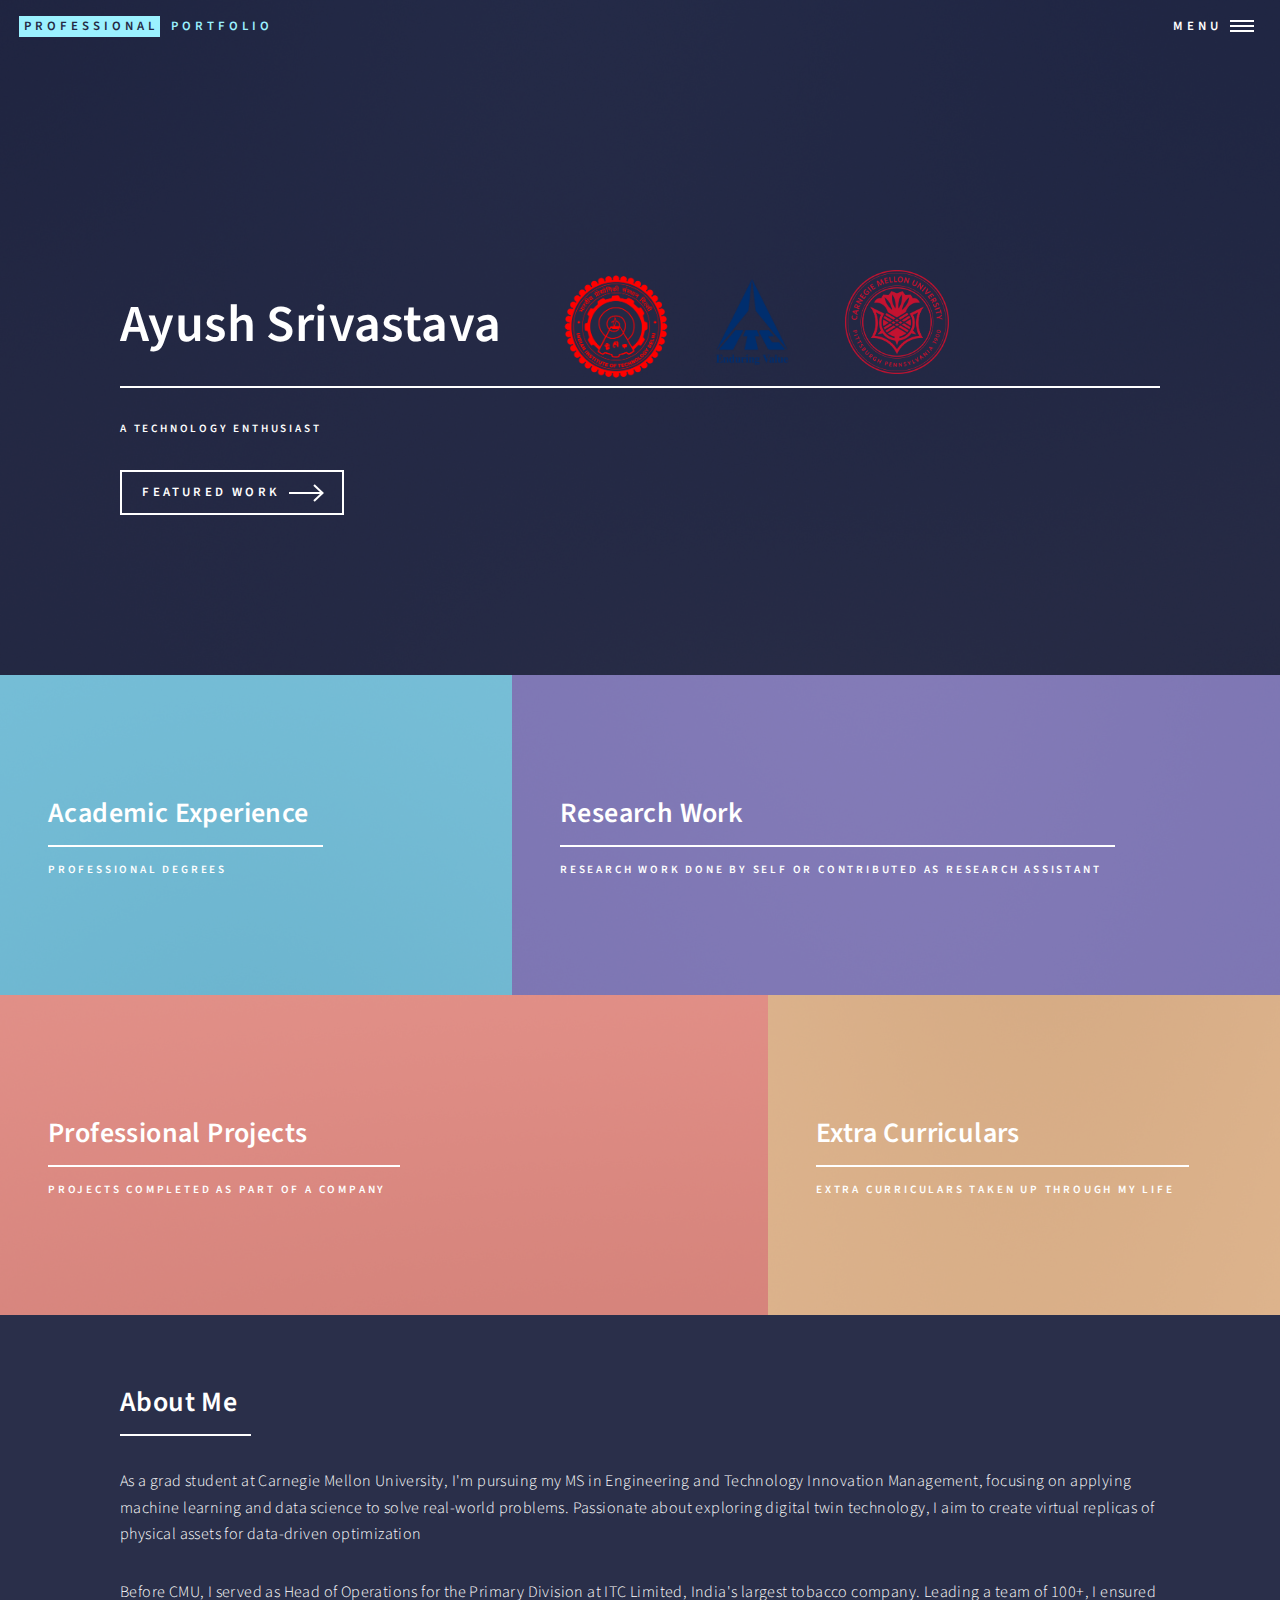
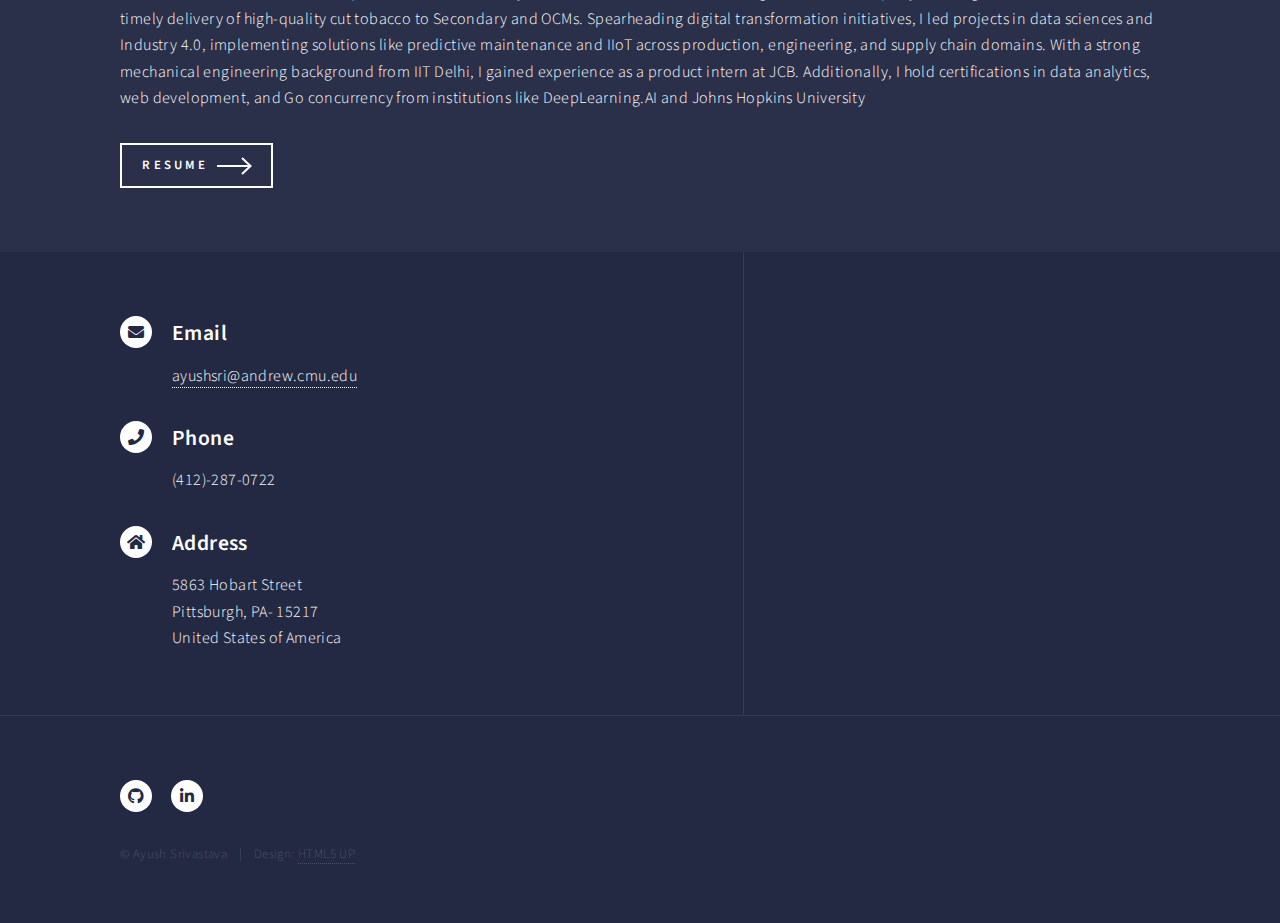
==== commit 3331c209: "Added logos" ====
--- a/index.html
+++ b/index.html
@@ -46,19 +46,12 @@
 					<section id="banner" class="major">
 						<div class="inner">
 							<header class="major">
-								<h1>I am Ayush Srivastava</h1>
+								<h1>Ayush Srivastava <img src="images/IITlogo.png" height="20%" width="20%" style="position: relative; top: 60px;"/> <img src="images/ITClogo.png" height="10%" width="10%" style="position: relative; left: -30px; top: 33px;"/> <img src="images/CMUlogo.png" height="10%" width="10%" style="position: relative; top: 33px;"/>  </h1>
+								
 							</header>
+							
 							<div class="content">
-								<font size = "+2">
-									<p>A Technology Enthusiast<br />
-									<br><br />
-									<a href="https://engineering-innovation-management.cmu.edu" target="_blank"> M.S. in ETIM from CMU, Pittsburgh PA</a> <br />
-									<br><br />
-									<a href="https://mech.iitd.ac.in" target="_blank">B.Tech in Mechanical Engineering from IIT, Delhi</a> <br />
-									<br><br />
-									<a href="https://www.itcportal.com" target="_blank">Former Manager at ITC Limited in Supply Chain and Operations</a></p>
-								</font>
-							
+								<p>A Technology Enthusiast<br /></p>
 							</div>
 							<ul class="actions">
 								<li><a href="#one" class="button next scrolly">Featured Work</a></li>
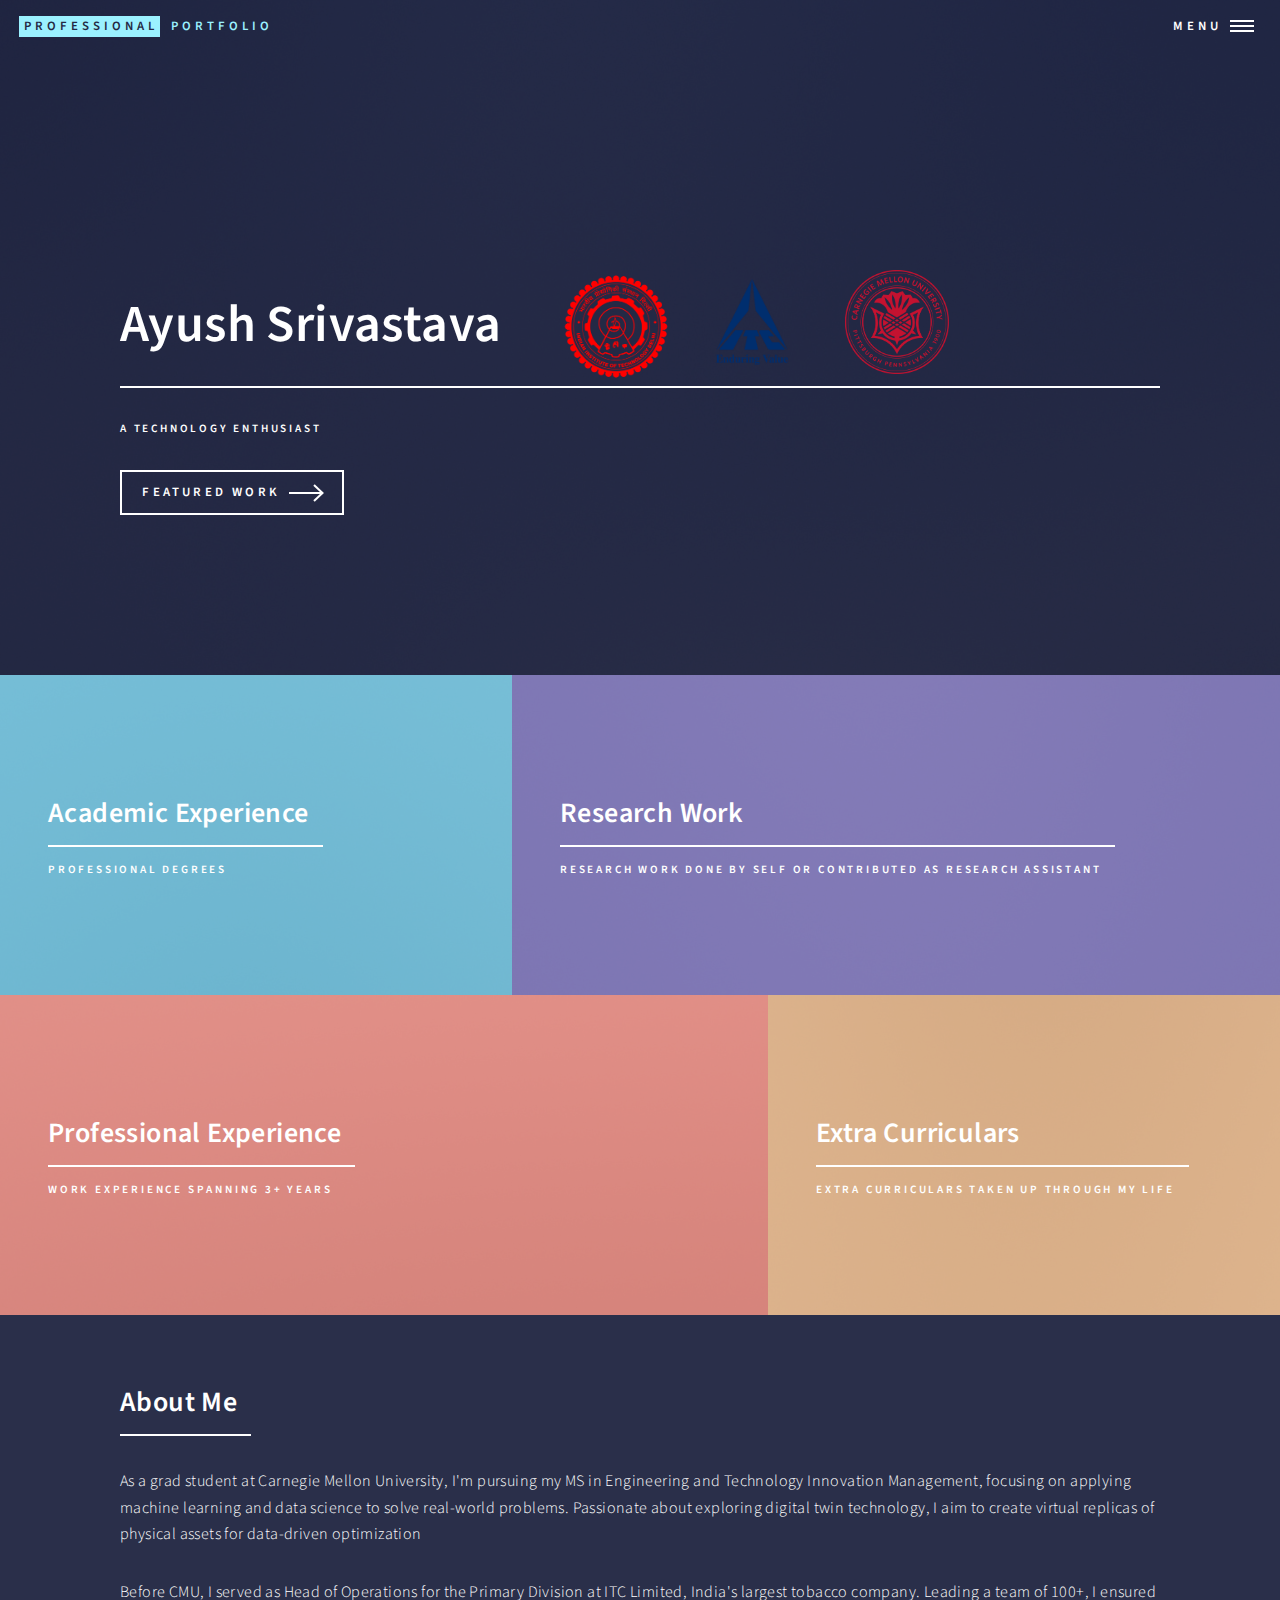
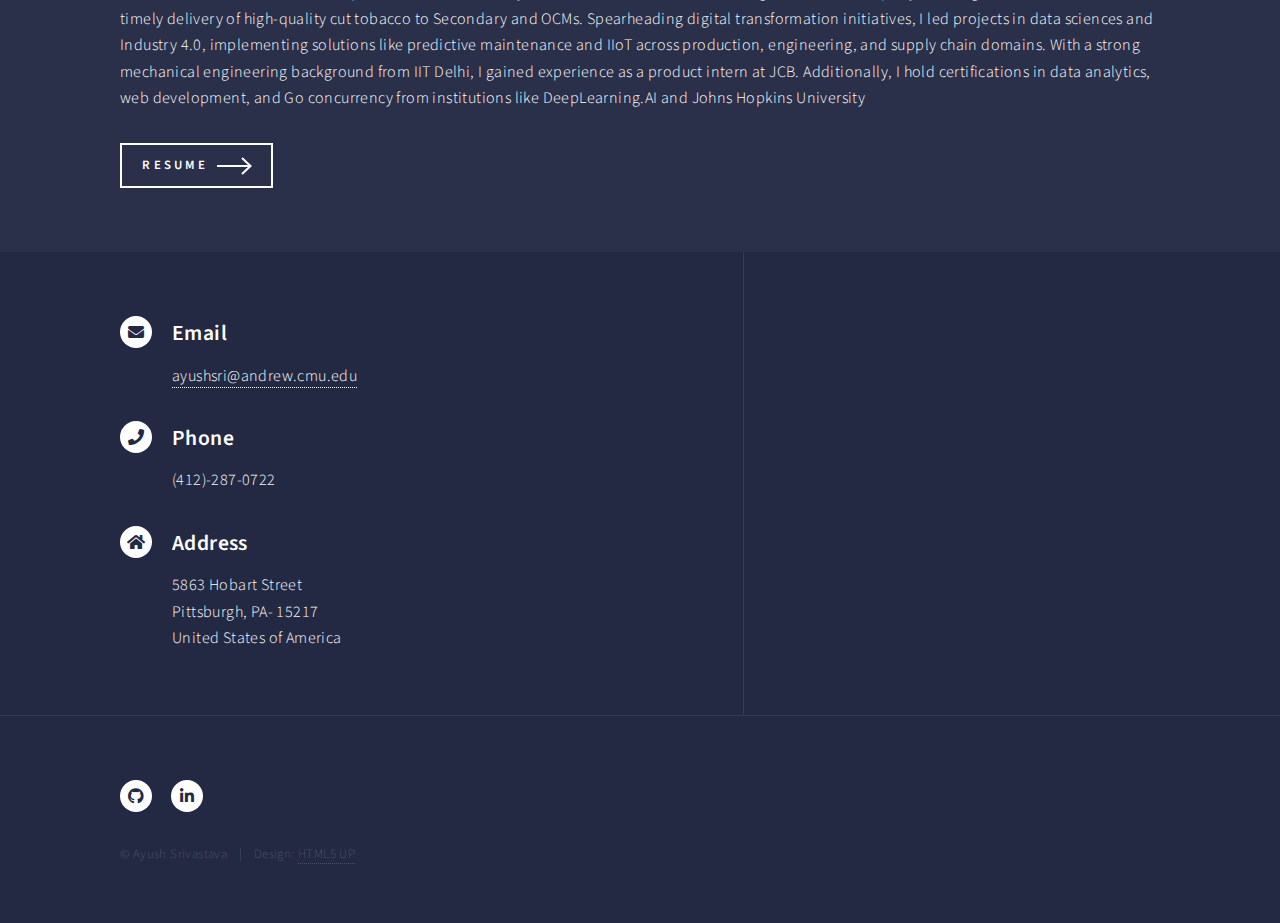
==== commit b92502d8: "Adjusted Professional Ex" ====
--- a/index.html
+++ b/index.html
@@ -87,8 +87,8 @@
 										<img src="images/pic03.jpg" alt="" />
 									</span>
 									<header class="major">
-										<h3><a href="professional.html" class="link">Professional Projects</a></h3>
-										<p>Projects completed as part of a company</p>
+										<h3><a href="professional.html" class="link">Professional Experience</a></h3>
+										<p>Work Experience Spanning 3+ years</p>
 									</header>
 								</article>
 								<article>
